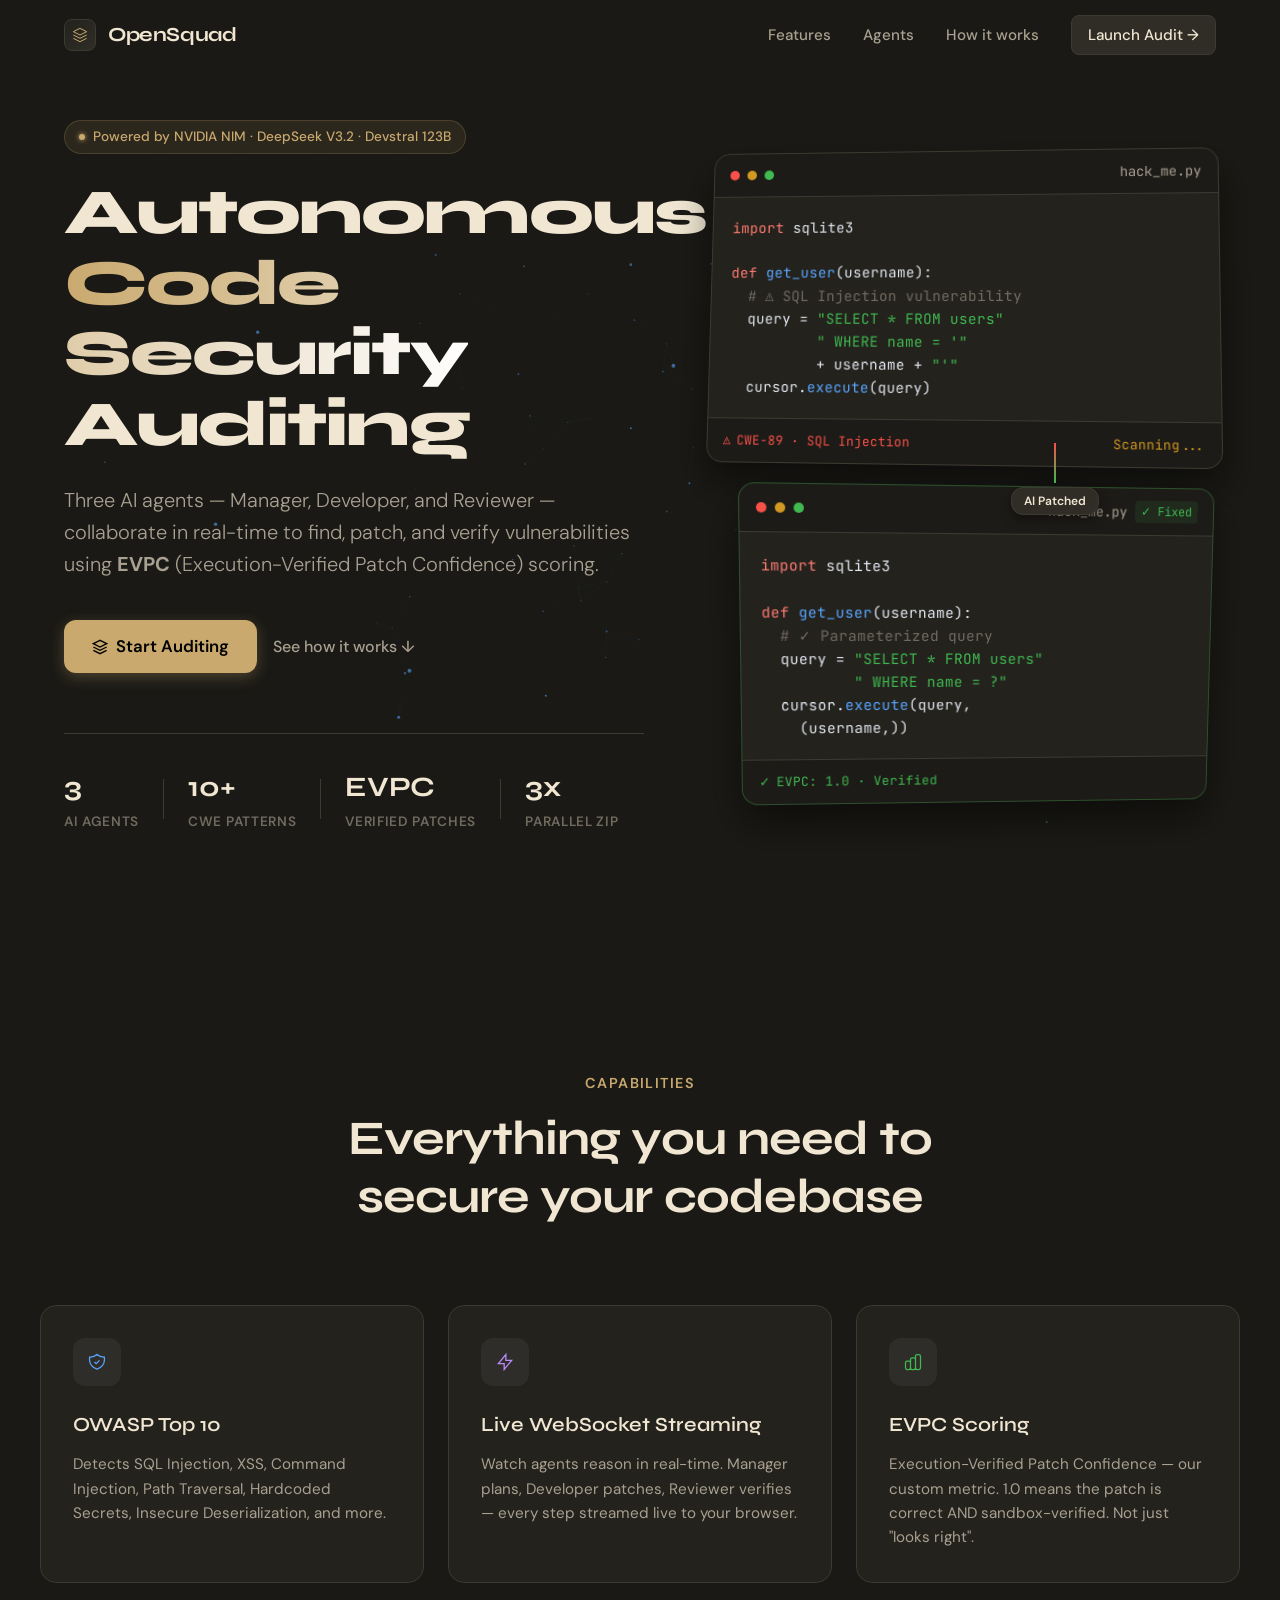
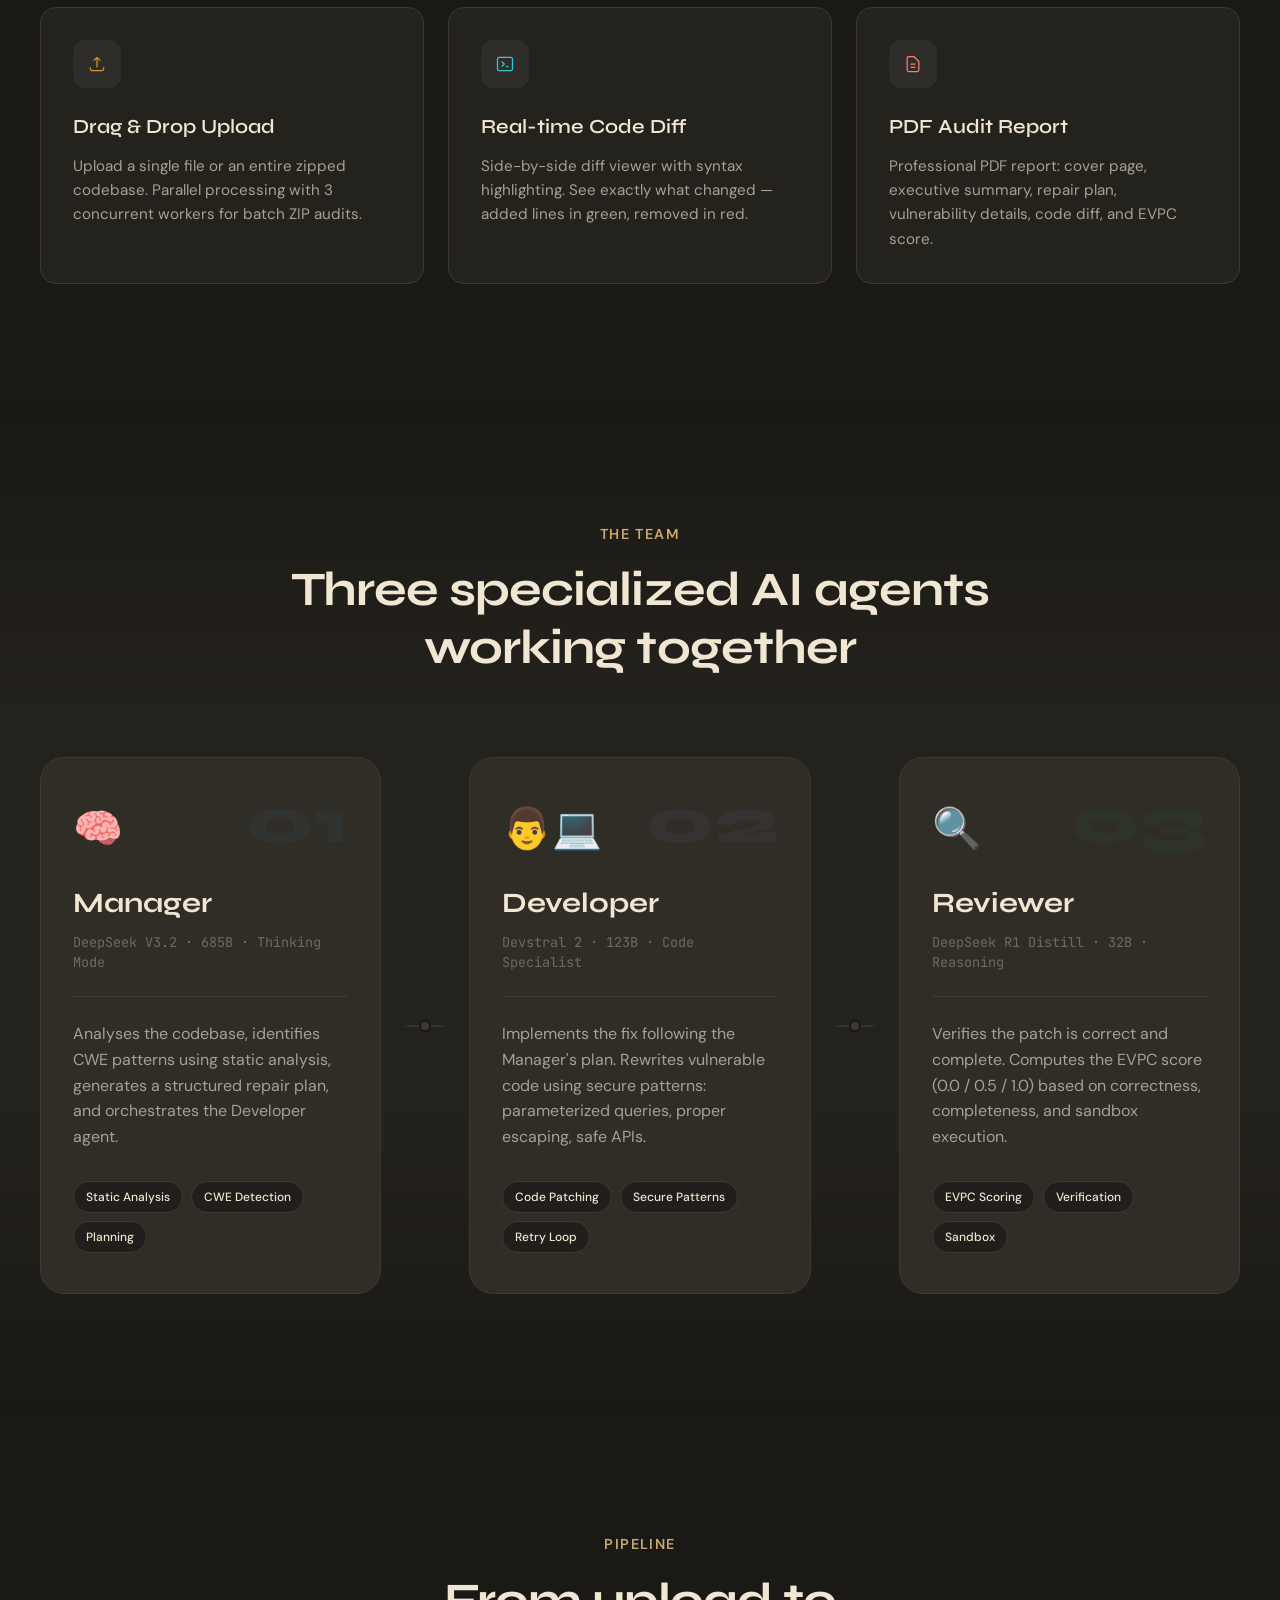
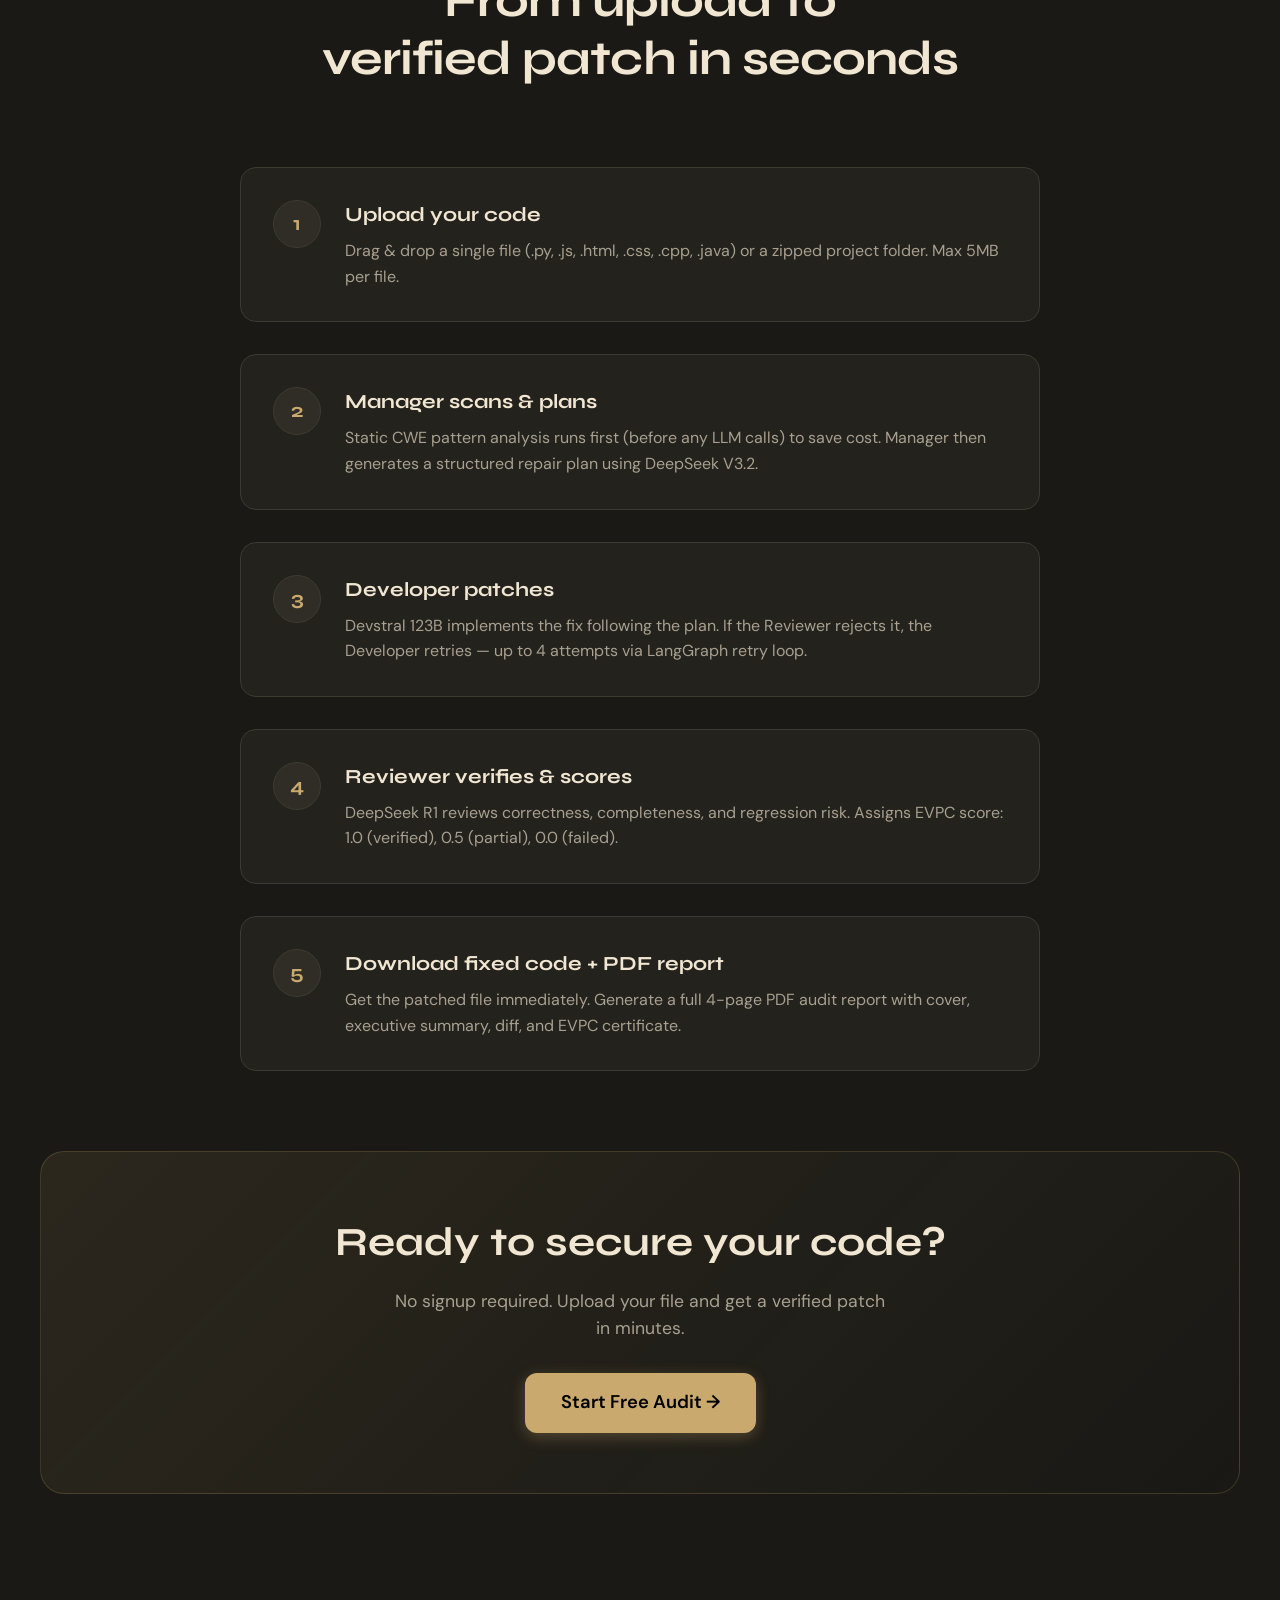
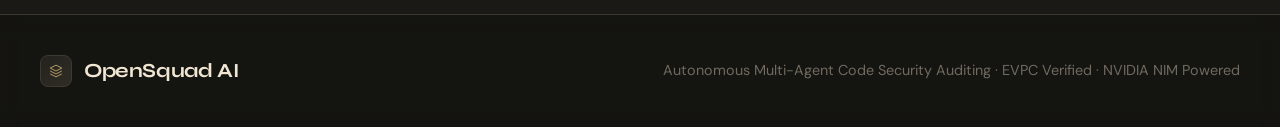
==== templates/index.html @ 37c8556e "Initial commit: squadron.ai multi-agent AI coding platform" ====
<!DOCTYPE html>
<html lang="en">
<head>
<meta charset="UTF-8">
<meta name="viewport" content="width=device-width, initial-scale=1.0">
<title>OpenSquad AI — Autonomous Code Security Auditing</title>
<link rel="preconnect" href="https://fonts.googleapis.com">
<link href="https://fonts.googleapis.com/css2?family=Syne:wght@400;500;600;700;800&family=JetBrains+Mono:wght@400;500&family=DM+Sans:wght@300;400;500&display=swap" rel="stylesheet">
<link rel="stylesheet" href="/static/style.css">
</head>
<body>

<!-- ── CANVAS for 3D particle background ── -->
<canvas id="bg-canvas"></canvas>

<!-- ── NAV ── -->
<nav class="nav" id="nav">
  <div class="nav-inner">
    <a href="/" class="nav-logo">
      <div class="logo-cube">
        <svg width="16" height="16" viewBox="0 0 24 24" fill="none">
          <path d="M12 2L2 7L12 12L22 7L12 2Z" stroke="currentColor" stroke-width="1.5" stroke-linejoin="round"/>
          <path d="M2 17L12 22L22 17" stroke="currentColor" stroke-width="1.5" stroke-linejoin="round"/>
          <path d="M2 12L12 17L22 12" stroke="currentColor" stroke-width="1.5" stroke-linejoin="round"/>
        </svg>
      </div>
      <span>OpenSquad</span>
    </a>
    <div class="nav-links">
      <a href="#features">Features</a>
      <a href="#agents">Agents</a>
      <a href="#how-it-works">How it works</a>
      <a href="/audit" class="btn-nav">Launch Audit →</a>
    </div>
  </div>
</nav>

<!-- ── HERO ── -->
<section class="hero">
  <div class="hero-content">

    <div class="hero-badge anim-fade" style="--d:0s">
      <span class="badge-dot"></span>
      Powered by NVIDIA NIM · DeepSeek V3.2 · Devstral 123B
    </div>

    <h1 class="hero-title anim-fade" style="--d:0.1s">
      Autonomous<br>
      <span class="grad-text">Code Security</span><br>
      Auditing
    </h1>

    <p class="hero-sub anim-fade" style="--d:0.2s">
      Three AI agents — Manager, Developer, and Reviewer — collaborate in
      real-time to find, patch, and verify vulnerabilities using
      <strong>EVPC</strong> (Execution-Verified Patch Confidence) scoring.
    </p>

    <div class="hero-actions anim-fade" style="--d:0.3s">
      <a href="/audit" class="btn-primary">
        <svg width="16" height="16" viewBox="0 0 24 24" fill="none" stroke="currentColor" stroke-width="2"><path d="M12 2L2 7l10 5 10-5-10-5zM2 17l10 5 10-5M2 12l10 5 10-5"/></svg>
        Start Auditing
      </a>
      <a href="#how-it-works" class="btn-ghost">
        See how it works ↓
      </a>
    </div>

    <!-- Stats row -->
    <div class="hero-stats anim-fade" style="--d:0.4s">
      <div class="stat-item">
        <div class="stat-num">3</div>
        <div class="stat-lbl">AI Agents</div>
      </div>
      <div class="stat-div"></div>
      <div class="stat-item">
        <div class="stat-num">10+</div>
        <div class="stat-lbl">CWE Patterns</div>
      </div>
      <div class="stat-div"></div>
      <div class="stat-item">
        <div class="stat-num">EVPC</div>
        <div class="stat-lbl">Verified Patches</div>
      </div>
      <div class="stat-div"></div>
      <div class="stat-item">
        <div class="stat-num">3x</div>
        <div class="stat-lbl">Parallel ZIP</div>
      </div>
    </div>
  </div>

  <!-- 3D floating code card -->
  <div class="hero-visual anim-slide-right" style="--d:0.2s">
    <div class="code-card">
      <div class="code-card-header">
        <div class="dot red"></div><div class="dot yellow"></div><div class="dot green"></div>
        <span class="code-card-filename">hack_me.py</span>
      </div>
      <pre class="code-card-body"><span class="tok-kw">import</span> sqlite3

<span class="tok-kw">def</span> <span class="tok-fn">get_user</span>(username):
  <span class="tok-cm"># ⚠ SQL Injection vulnerability</span>
  query = <span class="tok-str">"SELECT * FROM users"</span>
          <span class="tok-str">" WHERE name = '"</span>
          + username + <span class="tok-str">"'"</span>
  cursor.<span class="tok-fn">execute</span>(query)</pre>
      <div class="code-card-footer">
        <span class="vuln-tag">CWE-89 · SQL Injection</span>
        <span class="scan-badge">Scanning...</span>
      </div>
    </div>

    <!-- Arrow -->
    <div class="patch-arrow">
      <div class="arrow-line"></div>
      <div class="arrow-label">AI Patched</div>
    </div>

    <div class="code-card patched">
      <div class="code-card-header">
        <div class="dot red"></div><div class="dot yellow"></div><div class="dot green"></div>
        <span class="code-card-filename">hack_me.py <span class="fixed-tag">✓ Fixed</span></span>
      </div>
      <pre class="code-card-body"><span class="tok-kw">import</span> sqlite3

<span class="tok-kw">def</span> <span class="tok-fn">get_user</span>(username):
  <span class="tok-cm"># ✓ Parameterized query</span>
  query = <span class="tok-str">"SELECT * FROM users"</span>
          <span class="tok-str">" WHERE name = ?"</span>
  cursor.<span class="tok-fn">execute</span>(query,
    (username,))</pre>
      <div class="code-card-footer">
        <span class="fixed-vuln-tag">EVPC: 1.0 · Verified</span>
      </div>
    </div>
  </div>
</section>

<!-- ── FEATURES ── -->
<section class="section" id="features">
  <div class="section-inner">
    <div class="section-label">Capabilities</div>
    <h2 class="section-title">Everything you need to<br>secure your codebase</h2>

    <div class="features-grid">
      <div class="feature-card">
        <div class="feature-icon blue">
          <svg width="20" height="20" viewBox="0 0 24 24" fill="none" stroke="currentColor" stroke-width="1.5"><path d="M9 12l2 2 4-4m5.618-4.016A11.955 11.955 0 0112 2.944a11.955 11.955 0 01-8.618 3.04A12.02 12.02 0 003 9c0 5.591 3.824 10.29 9 11.622 5.176-1.332 9-6.03 9-11.622 0-1.042-.133-2.052-.382-3.016z"/></svg>
        </div>
        <h3>OWASP Top 10</h3>
        <p>Detects SQL Injection, XSS, Command Injection, Path Traversal, Hardcoded Secrets, Insecure Deserialization, and more.</p>
      </div>
      <div class="feature-card">
        <div class="feature-icon purple">
          <svg width="20" height="20" viewBox="0 0 24 24" fill="none" stroke="currentColor" stroke-width="1.5"><path d="M13 10V3L4 14h7v7l9-11h-7z"/></svg>
        </div>
        <h3>Live WebSocket Streaming</h3>
        <p>Watch agents reason in real-time. Manager plans, Developer patches, Reviewer verifies — every step streamed live to your browser.</p>
      </div>
      <div class="feature-card">
        <div class="feature-icon green">
          <svg width="20" height="20" viewBox="0 0 24 24" fill="none" stroke="currentColor" stroke-width="1.5"><path d="M9 19v-6a2 2 0 00-2-2H5a2 2 0 00-2 2v6a2 2 0 002 2h2a2 2 0 002-2zm0 0V9a2 2 0 012-2h2a2 2 0 012 2v10m-6 0a2 2 0 002 2h2a2 2 0 002-2m0 0V5a2 2 0 012-2h2a2 2 0 012 2v14a2 2 0 01-2 2h-2a2 2 0 01-2-2z"/></svg>
        </div>
        <h3>EVPC Scoring</h3>
        <p>Execution-Verified Patch Confidence — our custom metric. 1.0 means the patch is correct AND sandbox-verified. Not just "looks right".</p>
      </div>
      <div class="feature-card">
        <div class="feature-icon orange">
          <svg width="20" height="20" viewBox="0 0 24 24" fill="none" stroke="currentColor" stroke-width="1.5"><path d="M4 16v1a3 3 0 003 3h10a3 3 0 003-3v-1m-4-8l-4-4m0 0L8 8m4-4v12"/></svg>
        </div>
        <h3>Drag & Drop Upload</h3>
        <p>Upload a single file or an entire zipped codebase. Parallel processing with 3 concurrent workers for batch ZIP audits.</p>
      </div>
      <div class="feature-card">
        <div class="feature-icon cyan">
          <svg width="20" height="20" viewBox="0 0 24 24" fill="none" stroke="currentColor" stroke-width="1.5"><path d="M8 9l3 3-3 3m5 0h3M5 20h14a2 2 0 002-2V6a2 2 0 00-2-2H5a2 2 0 00-2 2v12a2 2 0 002 2z"/></svg>
        </div>
        <h3>Real-time Code Diff</h3>
        <p>Side-by-side diff viewer with syntax highlighting. See exactly what changed — added lines in green, removed in red.</p>
      </div>
      <div class="feature-card">
        <div class="feature-icon pink">
          <svg width="20" height="20" viewBox="0 0 24 24" fill="none" stroke="currentColor" stroke-width="1.5"><path d="M9 12h6m-6 4h6m2 5H7a2 2 0 01-2-2V5a2 2 0 012-2h5.586a1 1 0 01.707.293l5.414 5.414a1 1 0 01.293.707V19a2 2 0 01-2 2z"/></svg>
        </div>
        <h3>PDF Audit Report</h3>
        <p>Professional PDF report: cover page, executive summary, repair plan, vulnerability details, code diff, and EVPC score.</p>
      </div>
    </div>
  </div>
</section>

<!-- ── AGENTS ── -->
<section class="section dark-section" id="agents">
  <div class="section-inner">
    <div class="section-label">The Team</div>
    <h2 class="section-title">Three specialized AI agents<br>working together</h2>

    <div class="agents-row">
      <div class="agent-card">
        <div class="agent-num blue">01</div>
        <div class="agent-icon">🧠</div>
        <h3>Manager</h3>
        <div class="agent-model">DeepSeek V3.2 · 685B · Thinking Mode</div>
        <p>Analyses the codebase, identifies CWE patterns using static analysis, generates a structured repair plan, and orchestrates the Developer agent.</p>
        <div class="agent-tags">
          <span class="tag">Static Analysis</span>
          <span class="tag">CWE Detection</span>
          <span class="tag">Planning</span>
        </div>
      </div>
      <div class="agent-connector">
        <div class="connector-line"></div>
        <div class="connector-dot"></div>
      </div>
      <div class="agent-card">
        <div class="agent-num purple">02</div>
        <div class="agent-icon">👨💻</div>
        <h3>Developer</h3>
        <div class="agent-model">Devstral 2 · 123B · Code Specialist</div>
        <p>Implements the fix following the Manager's plan. Rewrites vulnerable code using secure patterns: parameterized queries, proper escaping, safe APIs.</p>
        <div class="agent-tags">
          <span class="tag">Code Patching</span>
          <span class="tag">Secure Patterns</span>
          <span class="tag">Retry Loop</span>
        </div>
      </div>
      <div class="agent-connector">
        <div class="connector-line"></div>
        <div class="connector-dot"></div>
      </div>
      <div class="agent-card">
        <div class="agent-num green">03</div>
        <div class="agent-icon">🔍</div>
        <h3>Reviewer</h3>
        <div class="agent-model">DeepSeek R1 Distill · 32B · Reasoning</div>
        <p>Verifies the patch is correct and complete. Computes the EVPC score (0.0 / 0.5 / 1.0) based on correctness, completeness, and sandbox execution.</p>
        <div class="agent-tags">
          <span class="tag">EVPC Scoring</span>
          <span class="tag">Verification</span>
          <span class="tag">Sandbox</span>
        </div>
      </div>
    </div>
  </div>
</section>

<!-- ── HOW IT WORKS ── -->
<section class="section" id="how-it-works">
  <div class="section-inner">
    <div class="section-label">Pipeline</div>
    <h2 class="section-title">From upload to<br>verified patch in seconds</h2>

    <div class="steps-list">
      <div class="step-item">
        <div class="step-num">1</div>
        <div class="step-content">
          <h3>Upload your code</h3>
          <p>Drag & drop a single file (.py, .js, .html, .css, .cpp, .java) or a zipped project folder. Max 5MB per file.</p>
        </div>
      </div>
      <div class="step-item">
        <div class="step-num">2</div>
        <div class="step-content">
          <h3>Manager scans & plans</h3>
          <p>Static CWE pattern analysis runs first (before any LLM calls) to save cost. Manager then generates a structured repair plan using DeepSeek V3.2.</p>
        </div>
      </div>
      <div class="step-item">
        <div class="step-num">3</div>
        <div class="step-content">
          <h3>Developer patches</h3>
          <p>Devstral 123B implements the fix following the plan. If the Reviewer rejects it, the Developer retries — up to 4 attempts via LangGraph retry loop.</p>
        </div>
      </div>
      <div class="step-item">
        <div class="step-num">4</div>
        <div class="step-content">
          <h3>Reviewer verifies & scores</h3>
          <p>DeepSeek R1 reviews correctness, completeness, and regression risk. Assigns EVPC score: 1.0 (verified), 0.5 (partial), 0.0 (failed).</p>
        </div>
      </div>
      <div class="step-item">
        <div class="step-num">5</div>
        <div class="step-content">
          <h3>Download fixed code + PDF report</h3>
          <p>Get the patched file immediately. Generate a full 4-page PDF audit report with cover, executive summary, diff, and EVPC certificate.</p>
        </div>
      </div>
    </div>

    <div class="cta-block">
      <h2>Ready to secure your code?</h2>
      <p>No signup required. Upload your file and get a verified patch in minutes.</p>
      <a href="/audit" class="btn-primary large">Start Free Audit →</a>
    </div>
  </div>
</section>

<!-- ── FOOTER ── -->
<footer class="footer">
  <div class="footer-inner">
    <div class="nav-logo">
      <div class="logo-cube">
        <svg width="14" height="14" viewBox="0 0 24 24" fill="none">
          <path d="M12 2L2 7L12 12L22 7L12 2Z" stroke="currentColor" stroke-width="1.5" stroke-linejoin="round"/>
          <path d="M2 17L12 22L22 17" stroke="currentColor" stroke-width="1.5" stroke-linejoin="round"/>
          <path d="M2 12L12 17L22 12" stroke="currentColor" stroke-width="1.5" stroke-linejoin="round"/>
        </svg>
      </div>
      <span>OpenSquad AI</span>
    </div>
    <p class="footer-copy">Autonomous Multi-Agent Code Security Auditing · EVPC Verified · NVIDIA NIM Powered</p>
  </div>
</footer>

<script src="/static/app.js"></script>
<script>initParticles('bg-canvas'); initNav();</script>
</body>
</html>
---- static/style.css ----
/* ══════════════════════════════════════════════════════════
   OpenSquad AI — style.css
   Warm dark theme + Gold accents (Claude-style) + Glassmorphism
   ══════════════════════════════════════════════════════════ */

   :root {
    --bg-base: #1a1915;
    --bg-panel: #24221d;
    --bg-elevated: #2f2d26;
    --bg-input: #1a1915;
    
    --text-main: #f0e6d2;
    --text-muted: #a8a090;
    --text-dim: #706a5f;
    
    --accent-gold: #c9a96e;
    --accent-gold-glow: rgba(201, 169, 110, 0.4);
    
    --blue:  #58a6ff;
    --green: #3fb950;
    --red:   #f85149;
    --orange:#d29922;
    --purple:#bc8cff;
    --cyan:  #39c5cf;
    --pink:  #ff7b72;
  
    --border: #3d3a31;
    --border-hover: #545044;
  
    --radius-sm: 8px;
    --radius-md: 12px;
    --radius-lg: 16px;
    --radius-xl: 24px;
    
    --font-heading: 'Syne', sans-serif;
    --font-body: 'DM Sans', sans-serif;
    --font-mono: 'JetBrains Mono', monospace;
  }
  
  * { box-sizing: border-box; margin: 0; padding: 0; }
  
  html { scroll-behavior: smooth; }
  
  body {
    background: var(--bg-base);
    color: var(--text-main);
    font-family: var(--font-body);
    line-height: 1.5;
    -webkit-font-smoothing: antialiased;
    overflow-x: hidden;
  }
  
  #bg-canvas {
    position: fixed;
    top: 0; left: 0; width: 100vw; height: 100vh;
    z-index: -1;
    opacity: 0.8;
  }
  
  a { text-decoration: none; color: inherit; }
  ul { list-style: none; }
  canvas { display: block; }
  
  /* ── UTILITIES ── */
  .hidden { display: none !important; }
  .anim-fade { animation: fadeIn 0.8s ease backwards; animation-delay: var(--d, 0s); }
  .anim-slide-right { animation: slideRight 1s cubic-bezier(0.16, 1, 0.3, 1) backwards; animation-delay: var(--d, 0s); }
  
  @keyframes fadeIn { from { opacity: 0; transform: translateY(15px); } to { opacity: 1; transform: translateY(0); } }
  @keyframes slideRight { from { opacity: 0; transform: translateX(-30px); } to { opacity: 1; transform: translateX(0); } }
  
  /* ── NAV ── */
  .nav {
    position: fixed; top: 0; left: 0; width: 100%; z-index: 100;
    transition: background 0.3s, border-bottom 0.3s;
    border-bottom: 1px solid transparent;
  }
  .nav.scrolled {
    background: rgba(26, 25, 21, 0.85);
    backdrop-filter: blur(12px); -webkit-backdrop-filter: blur(12px);
    border-bottom: 1px solid var(--border);
  }
  .nav-inner {
    max-width: 1200px; margin: 0 auto; height: 70px;
    display: flex; align-items: center; justify-content: space-between; padding: 0 24px;
  }
  .nav-logo {
    display: flex; align-items: center; gap: 12px;
    font-family: var(--font-heading); font-weight: 700; font-size: 1.25rem;
    letter-spacing: -0.02em; color: var(--text-main);
  }
  .logo-cube {
    width: 32px; height: 32px;
    background: linear-gradient(135deg, var(--bg-panel), var(--bg-elevated));
    border: 1px solid var(--border); border-radius: 8px;
    display: flex; align-items: center; justify-content: center;
    color: var(--accent-gold);
    animation: spinSlow 10s linear infinite;
  }
  @keyframes spinSlow { to { transform: rotate(360deg); } }
  
  .nav-links { display: flex; align-items: center; gap: 32px; font-weight: 500; font-size: 0.95rem; }
  .nav-links a:not(.btn-nav) { color: var(--text-muted); transition: color 0.2s; }
  .nav-links a:not(.btn-nav):hover { color: var(--text-main); }
  .btn-nav {
    padding: 8px 16px; border-radius: var(--radius-sm);
    background: var(--bg-elevated); border: 1px solid var(--border);
    color: var(--text-main); transition: all 0.2s;
  }
  .btn-nav:hover { background: var(--bg-panel); border-color: var(--accent-gold); box-shadow: 0 0 10px var(--accent-gold-glow); }
  
  /* ── HERO ── */
  .hero {
    min-height: 100vh;
    display: flex; align-items: center; justify-content: space-between;
    max-width: 1200px; margin: 0 auto; padding: 120px 24px; gap: 60px;
    position: relative;
  }
  .hero-content { flex: 1; max-width: 580px; }
  .hero-badge {
    display: inline-flex; align-items: center; gap: 8px;
    padding: 6px 14px; border-radius: 20px;
    background: rgba(201, 169, 110, 0.1); border: 1px solid rgba(201, 169, 110, 0.2);
    color: var(--accent-gold); font-size: 0.85rem; font-weight: 500; margin-bottom: 24px;
  }
  .badge-dot { width: 6px; height: 6px; border-radius: 50%; background: var(--accent-gold); box-shadow: 0 0 5px var(--accent-gold); }
  .hero-title {
    font-family: var(--font-heading); font-size: 4rem; font-weight: 800;
    line-height: 1.1; letter-spacing: -0.03em; margin-bottom: 24px;
  }
  .grad-text {
    background: linear-gradient(to right, var(--accent-gold), #fff);
    -webkit-background-clip: text; -webkit-text-fill-color: transparent;
  }
  .hero-sub { font-size: 1.25rem; color: var(--text-muted); margin-bottom: 40px; line-height: 1.6; font-weight: 300; }
  .hero-actions { display: flex; align-items: center; gap: 16px; margin-bottom: 60px; }
  
  .btn-primary {
    display: inline-flex; align-items: center; justify-content: center; gap: 8px;
    background: var(--accent-gold); color: #000;
    padding: 14px 28px; border-radius: var(--radius-md);
    font-weight: 600; font-size: 1.05rem; border: none; cursor: pointer;
    transition: all 0.2s; box-shadow: 0 4px 15px rgba(201, 169, 110, 0.3);
  }
  .btn-primary:hover { transform: translateY(-2px); box-shadow: 0 6px 20px rgba(201, 169, 110, 0.5); background: #dcc28f; }
  .btn-primary:disabled { opacity: 0.5; pointer-events: none; }
  .btn-ghost {
    padding: 14px 0; color: var(--text-muted); font-weight: 500; transition: color 0.2s;
  }
  .btn-ghost:hover { color: var(--accent-gold); }
  
  .hero-stats { display: flex; align-items: center; gap: 24px; border-top: 1px solid var(--border); padding-top: 32px; }
  .stat-item { display: flex; flex-direction: column; gap: 4px; }
  .stat-num { font-family: var(--font-heading); font-size: 1.75rem; font-weight: 700; color: var(--text-main); }
  .stat-lbl { font-size: 0.85rem; color: var(--text-dim); text-transform: uppercase; letter-spacing: 0.05em; font-weight: 600; }
  .stat-div { width: 1px; height: 40px; background: var(--border); }
  
  /* Hero Visual Cards */
  .hero-visual { flex: 1; min-width: 480px; position: relative; }
  .code-card {
    background: var(--bg-panel); border: 1px solid var(--border);
    border-radius: var(--radius-lg); overflow: hidden;
    box-shadow: 0 20px 40px rgba(0,0,0,0.5);
    margin-bottom: 24px; position: relative;
    transform: perspective(1000px) rotateY(-5deg) rotateX(5deg);
    transition: transform 0.4s;
  }
  .code-card:hover { transform: perspective(1000px) rotateY(0deg) rotateX(0deg); border-color: var(--border-hover); }
  .code-card.patched {
    transform: perspective(1000px) rotateY(5deg) rotateX(-5deg); margin-left: 40px; margin-bottom: 0;
    border-color: rgba(63, 185, 80, 0.3);
  }
  .code-card.patched:hover { transform: perspective(1000px) rotateY(0deg) rotateX(0deg); }
  
  .code-card-header {
    background: rgba(0,0,0,0.2); padding: 12px 16px;
    display: flex; align-items: center; gap: 8px; border-bottom: 1px solid var(--border);
  }
  .dot { width: 10px; height: 10px; border-radius: 50%; }
  .dot.red { background: var(--red); }
  .dot.yellow { background: var(--orange); }
  .dot.green { background: var(--green); }
  .code-card-filename { margin-left: auto; font-family: var(--font-mono); font-size: 0.85rem; color: var(--text-muted); display:flex; align-items:center; gap:8px;}
  .fixed-tag { background: rgba(63, 185, 80, 0.1); color: var(--green); padding: 2px 6px; border-radius: 4px; font-size: 0.75rem; }
  
  .code-card-body {
    padding: 20px; font-family: var(--font-mono); font-size: 0.9rem; line-height: 1.6;
    color: #e2e8f0; margin: 0; overflow-x: auto;
  }
  .tok-kw { color: var(--pink); } .tok-fn { color: var(--blue); } .tok-str { color: var(--green); } .tok-cm { color: var(--text-dim); }
  
  .code-card-footer {
    padding: 12px 16px; background: rgba(0,0,0,0.2); border-top: 1px solid var(--border);
    display: flex; justify-content: space-between; font-size: 0.8rem; font-family: var(--font-mono);
  }
  .vuln-tag { color: var(--red); display: flex; align-items: center; gap: 6px; }
  .vuln-tag::before { content: "⚠"; }
  .scan-badge { color: var(--orange); animation: pulse 2s infinite; }
  .fixed-vuln-tag { color: var(--green); display: flex; align-items: center; gap: 6px; }
  .fixed-vuln-tag::before { content: "✓"; }
  
  .patch-arrow { position: absolute; left: 60%; top: 45%; z-index: 10; display: flex; flex-direction: column; align-items: center; gap: 4px; }
  .arrow-line { width: 2px; height: 40px; background: linear-gradient(to bottom, var(--red), var(--green)); }
  .arrow-label { background: var(--bg-elevated); border: 1px solid var(--border); border-radius: 12px; padding: 4px 12px; font-size: 0.75rem; font-weight: 600; color: var(--text-main); box-shadow: 0 4px 12px rgba(0,0,0,0.4); }
  
  @keyframes pulse { 0%, 100% { opacity: 1; } 50% { opacity: 0.4; } }
  
  /* ── SECTIONS ── */
  .section { padding: 120px 24px; position: relative; }
  .dark-section { background: linear-gradient(180deg, rgba(36,34,29,0) 0%, rgba(36,34,29,1) 30%, rgba(36,34,29,1) 70%, rgba(36,34,29,0) 100%); }
  .section-inner { max-width: 1200px; margin: 0 auto; }
  
  .section-label { color: var(--accent-gold); font-weight: 600; font-size: 0.9rem; text-transform: uppercase; letter-spacing: 0.1em; margin-bottom: 16px; text-align: center; }
  .section-title { font-family: var(--font-heading); font-size: 3rem; font-weight: 700; text-align: center; margin-bottom: 80px; line-height: 1.2; letter-spacing: -0.02em; }
  
  /* FEATURES */
  .features-grid { display: grid; grid-template-columns: repeat(3, 1fr); gap: 24px; }
  .feature-card {
    background: var(--bg-panel); border: 1px solid var(--border); border-radius: var(--radius-lg); padding: 32px;
    transition: all 0.3s;
  }
  .feature-card:hover { transform: translateY(-5px); border-color: var(--border-hover); box-shadow: 0 10px 30px rgba(0,0,0,0.3); }
  .feature-icon { width: 48px; height: 48px; border-radius: 12px; display: flex; align-items: center; justify-content: center; margin-bottom: 24px; background: rgba(255,255,255,0.05); }
  .feature-icon.blue { color: var(--blue); } .feature-icon.purple { color: var(--purple); }
  .feature-icon.green { color: var(--green); } .feature-icon.orange { color: var(--orange); }
  .feature-icon.cyan { color: var(--cyan); } .feature-icon.pink { color: var(--pink); }
  .feature-card h3 { font-family: var(--font-heading); font-size: 1.25rem; margin-bottom: 12px; font-weight: 600; }
  .feature-card p { color: var(--text-muted); font-size: 0.95rem; line-height: 1.6; }
  
  /* AGENTS */
  .agents-row { display: flex; justify-content: space-between; align-items: stretch; gap: 24px; position: relative; }
  .agent-card {
    flex: 1; background: var(--bg-elevated); border: 1px solid var(--border); border-radius: var(--radius-xl);
    padding: 40px 32px; position: relative; display: flex; flex-direction: column; z-index: 2;
  }
  .agent-num {
    position: absolute; top: 32px; right: 32px; font-family: var(--font-heading); font-size: 4rem; font-weight: 800; opacity: 0.05; line-height: 1;
  }
  .agent-num.blue { color: var(--blue); } .agent-num.purple { color: var(--purple); } .agent-num.green { color: var(--green); }
  .agent-icon { font-size: 2.5rem; margin-bottom: 24px; }
  .agent-card h3 { font-family: var(--font-heading); font-size: 1.75rem; margin-bottom: 8px; }
  .agent-model { font-family: var(--font-mono); font-size: 0.85rem; color: var(--text-dim); margin-bottom: 24px; padding-bottom: 24px; border-bottom: 1px solid var(--border); }
  .agent-card p { color: var(--text-muted); line-height: 1.6; margin-bottom: 32px; flex: 1; }
  .agent-tags { display: flex; flex-wrap: wrap; gap: 8px; }
  .tag { background: rgba(0,0,0,0.3); border: 1px solid var(--border); padding: 6px 12px; border-radius: 20px; font-size: 0.75rem; color: var(--text-main); font-weight: 500; }
  
  .agent-connector { flex: 0 0 40px; display: flex; align-items: center; justify-content: center; position: relative; }
  .connector-line { width: 100%; height: 2px; background: linear-gradient(to right, var(--bg-elevated), var(--border), var(--bg-elevated)); position: absolute; z-index: 1; }
  .connector-dot { width: 12px; height: 12px; border-radius: 50%; background: var(--border); border: 2px solid var(--bg-base); z-index: 2; animation: pulse 2s infinite; }
  
  /* HOW IT WORKS */
  .steps-list { max-width: 800px; margin: 0 auto 80px; display: flex; flex-direction: column; gap: 32px; }
  .step-item { display: flex; gap: 24px; background: var(--bg-panel); padding: 32px; border-radius: var(--radius-lg); border: 1px solid var(--border); align-items: flex-start; }
  .step-num { flex: 0 0 48px; height: 48px; background: var(--bg-elevated); border: 1px solid var(--border); border-radius: 50%; display: flex; align-items: center; justify-content: center; font-family: var(--font-heading); font-weight: 700; font-size: 1.25rem; color: var(--accent-gold); }
  .step-content h3 { font-family: var(--font-heading); font-size: 1.25rem; margin-bottom: 8px; }
  .step-content p { color: var(--text-muted); line-height: 1.6; }
  
  .cta-block { text-align: center; background: linear-gradient(135deg, rgba(201, 169, 110, 0.1), rgba(0,0,0,0)); border: 1px solid rgba(201, 169, 110, 0.2); padding: 60px; border-radius: var(--radius-xl); }
  .cta-block h2 { font-family: var(--font-heading); font-size: 2.5rem; margin-bottom: 16px; }
  .cta-block p { color: var(--text-muted); font-size: 1.1rem; margin-bottom: 32px; max-width: 500px; margin-left: auto; margin-right: auto; }
  .btn-primary.large { padding: 16px 36px; font-size: 1.15rem; }
  
  /* FOOTER */
  .footer { border-top: 1px solid var(--border); padding: 40px 24px; background: rgba(0,0,0,0.2); backdrop-filter: blur(10px); }
  .footer-inner { max-width: 1200px; margin: 0 auto; display: flex; align-items: center; justify-content: space-between; }
  .footer-copy { color: var(--text-dim); font-size: 0.9rem; }
  
  /* ══════════════════════════════════════════════════════════
     APP LAYOUT (Audit Page)
     ══════════════════════════════════════════════════════════ */
  .app-container { max-width: 1400px; margin: 0 auto; display: flex; gap: 24px; padding: 100px 24px 40px; min-height: 100vh; }
  
  /* SIDEBAR */
  .sidebar { flex: 0 0 320px; position: sticky; top: 100px; height: calc(100vh - 140px); display: flex; flex-direction: column; gap: 24px; }
  
  .panel { background: var(--bg-panel); border: 1px solid var(--border); border-radius: var(--radius-lg); padding: 24px; display: flex; flex-direction: column; gap: 16px; overflow: hidden; }
  .panel-header { font-family: var(--font-heading); font-weight: 600; font-size: 1.1rem; border-bottom: 1px solid var(--border); padding-bottom: 12px; margin-bottom: 8px; display: flex; align-items: center; justify-content: space-between; }
  
  .pipeline-flow { padding-left: 12px; border-left: 2px solid var(--border); display: flex; flex-direction: column; gap: 20px; }
  .pipeline-step { position: relative; padding-left: 16px; opacity: 0.4; transition: opacity 0.3s; }
  .pipeline-step::before { content: ""; position: absolute; left: -19px; top: 4px; width: 12px; height: 12px; border-radius: 50%; background: var(--bg-base); border: 2px solid var(--text-dim); transition: all 0.3s; }
  .pipeline-step h4 { font-size: 0.95rem; font-weight: 600; margin-bottom: 4px; color: var(--text-main); }
  .pipeline-step p { font-size: 0.8rem; color: var(--text-dim); line-height: 1.4; }
  
  .pipeline-step.active { opacity: 1; }
  .pipeline-step.active::before { border-color: var(--accent-gold); background: var(--accent-gold); box-shadow: 0 0 10px var(--accent-gold-glow); }
  .pipeline-step.done { opacity: 0.8; }
  .pipeline-step.done::before { border-color: var(--green); background: var(--green); }
  .pipeline-step.error { opacity: 1; }
  .pipeline-step.error::before { border-color: var(--red); background: var(--red); }
  
  /* MAIN CONTENT */
  .main-content { flex: 1; display: flex; flex-direction: column; gap: 24px; min-width: 0; }
  
  /* TABS */
  .tabs-nav { display: flex; background: var(--bg-elevated); border-radius: var(--radius-md); padding: 4px; border: 1px solid var(--border); }
  .mode-tab { flex: 1; padding: 10px; text-align: center; border-radius: var(--radius-sm); font-size: 0.9rem; font-weight: 500; color: var(--text-muted); cursor: pointer; transition: all 0.2s; }
  .mode-tab:hover { color: var(--text-main); }
  .mode-tab.active { background: var(--bg-panel); color: var(--text-main); box-shadow: 0 2px 8px rgba(0,0,0,0.2); }
  
  /* UPLOAD ZONE */
  .upload-zone { border: 2px dashed var(--border); border-radius: var(--radius-lg); padding: 60px 24px; text-align: center; cursor: pointer; transition: all 0.2s; background: rgba(0,0,0,0.1); }
  .upload-zone:hover, .upload-zone.dragover { border-color: var(--accent-gold); background: rgba(201, 169, 110, 0.05); }
  .upload-icon { font-size: 3rem; margin-bottom: 16px; color: var(--text-dim); }
  .upload-title { font-size: 1.25rem; font-family: var(--font-heading); margin-bottom: 8px; }
  .upload-sub { color: var(--text-dim); font-size: 0.9rem; }
  
  .file-info { background: var(--bg-elevated); border: 1px solid var(--border); border-radius: var(--radius-md); padding: 16px; display: flex; align-items: center; gap: 16px; }
  .file-info-icon { width: 40px; height: 40px; background: var(--bg-panel); border-radius: 8px; display: flex; align-items: center; justify-content: center; color: var(--blue); }
  .file-info-details { flex: 1; }
  .file-info-name { font-weight: 500; font-family: var(--font-mono); margin-bottom: 4px; }
  .file-info-size { font-size: 0.8rem; color: var(--text-dim); }
  .file-clear { background: none; border: none; color: var(--text-dim); cursor: pointer; padding: 8px; border-radius: 4px; transition: all 0.2s; }
  .file-clear:hover { color: var(--red); background: rgba(248, 81, 73, 0.1); }
  
  /* SETTINGS */
  .input-group { display: flex; flex-direction: column; gap: 8px; }
  .input-group label { font-size: 0.9rem; font-weight: 500; color: var(--text-muted); }
  .input-label { display: flex; align-items: center; gap: 12px; font-size: 0.95rem; cursor: pointer; }
  .input-desc { font-size: 0.8rem; color: var(--text-dim); display: block; margin-top: 4px; }
  
  textarea { background: var(--bg-input); border: 1px solid var(--border); border-radius: var(--radius-md); padding: 12px; color: var(--text-main); font-family: var(--font-body); font-size: 0.95rem; resize: vertical; min-height: 100px; transition: border-color 0.2s; width: 100%; }
  textarea:focus { outline: none; border-color: var(--accent-gold); }
  
  /* TOGGLE SWITCH */
  .switch { position: relative; display: inline-block; width: 44px; height: 24px; flex-shrink: 0; }
  .switch input { opacity: 0; width: 0; height: 0; }
  .slider { position: absolute; cursor: pointer; top: 0; left: 0; right: 0; bottom: 0; background-color: var(--bg-elevated); transition: .3s; border-radius: 24px; border: 1px solid var(--border); }
  .slider:before { position: absolute; content: ""; height: 16px; width: 16px; left: 3px; bottom: 3px; background-color: var(--text-dim); transition: .3s; border-radius: 50%; }
  input:checked + .slider { background-color: var(--accent-gold); border-color: var(--accent-gold); }
  input:checked + .slider:before { transform: translateX(20px); background-color: #000; }
  
  .btn-submit { width: 100%; padding: 16px; }
  
  /* DASHBOARD / RESULTS */
  .empty-state { padding: 80px 24px; text-align: center; color: var(--text-dim); border: 1px dashed var(--border); border-radius: var(--radius-lg); }
  
  .live-log-container { background: var(--bg-panel); border: 1px solid var(--border); border-radius: var(--radius-lg); overflow: hidden; display: flex; flex-direction: column; height: 300px; }
  .live-log-header { background: rgba(0,0,0,0.3); padding: 12px 16px; border-bottom: 1px solid var(--border); display: flex; align-items: center; justify-content: space-between; font-size: 0.85rem; font-family: var(--font-mono); color: var(--text-muted); }
  .live-log-body { flex: 1; padding: 16px; overflow-y: auto; font-family: var(--font-mono); font-size: 0.85rem; line-height: 1.5; background: #0d0c0a; color: #ccc; }
  .log-entry { margin-bottom: 8px; word-break: break-all; }
  .log-entry.agent_thought { color: var(--text-dim); }
  .log-entry.error { color: var(--red); }
  
  .stats-grid { display: grid; grid-template-columns: repeat(3, 1fr); gap: 16px; }
  .stat-card { background: var(--bg-elevated); border: 1px solid var(--border); border-radius: var(--radius-md); padding: 20px; text-align: center; }
  .sc-val { font-family: var(--font-heading); font-size: 2.5rem; font-weight: 700; margin-bottom: 4px; line-height: 1; }
  .sc-lbl { font-size: 0.8rem; text-transform: uppercase; letter-spacing: 0.05em; color: var(--text-dim); font-weight: 600; }
  
  .diff-container { background: var(--bg-panel); border: 1px solid var(--border); border-radius: var(--radius-lg); overflow: hidden; }
  .diff-header { background: rgba(0,0,0,0.3); border-bottom: 1px solid var(--border); display: flex; padding: 8px; gap: 8px; }
  .diff-tab { padding: 8px 16px; border-radius: 6px; font-size: 0.85rem; font-weight: 500; cursor: pointer; color: var(--text-muted); transition: all 0.2s; }
  .diff-tab:hover { color: var(--text-main); background: rgba(255,255,255,0.05); }
  .diff-tab.active { background: var(--bg-elevated); color: var(--text-main); }
  .diff-body { padding: 16px; background: #0d0c0a; font-family: var(--font-mono); font-size: 0.85rem; line-height: 1.5; overflow-x: auto; max-height: 500px; overflow-y: auto; color: #e2e8f0; }
  
  .diff-line { display: flex; }
  .diff-line-num { flex: 0 0 40px; text-align: right; padding-right: 12px; color: #5c6269; user-select: none; border-right: 1px solid #30363d; margin-right: 12px; }
  .diff-line-content { white-space: pre; }
  .diff-line.add { background: rgba(63, 185, 80, 0.15); }
  .diff-line.add .diff-line-content { color: #56d364; }
  .diff-line.del { background: rgba(248, 81, 73, 0.15); }
  .diff-line.del .diff-line-content { color: #f85149; }
  .plain-code { white-space: pre; }
  
  .actions-row { display: flex; gap: 16px; align-items: center; }
  
  /* SCROLLBAR */
  ::-webkit-scrollbar { width: 8px; height: 8px; }
  ::-webkit-scrollbar-track { background: var(--bg-base); }
  ::-webkit-scrollbar-thumb { background: var(--border); border-radius: 4px; }
  ::-webkit-scrollbar-thumb:hover { background: var(--border-hover); }
  
  /* RESPONSIVE */
  @media (max-width: 1024px) {
    .features-grid { grid-template-columns: repeat(2, 1fr); }
    .agents-row { flex-direction: column; }
    .agent-connector { height: 40px; flex: none; }
    .connector-line { width: 2px; height: 100%; top: 0; left: 50%; transform: translateX(-50%); background: linear-gradient(to bottom, var(--bg-elevated), var(--border), var(--bg-elevated)); }
  }
  @media (max-width: 768px) {
    .hero { flex-direction: column; text-align: center; padding-top: 100px; gap: 40px; }
    .hero-actions { justify-content: center; }
    .hero-stats { justify-content: center; flex-wrap: wrap; }
    .features-grid { grid-template-columns: 1fr; }
    .app-container { flex-direction: column; }
    .sidebar { position: static; height: auto; flex: none; }
    .stats-grid { grid-template-columns: 1fr; }
  }
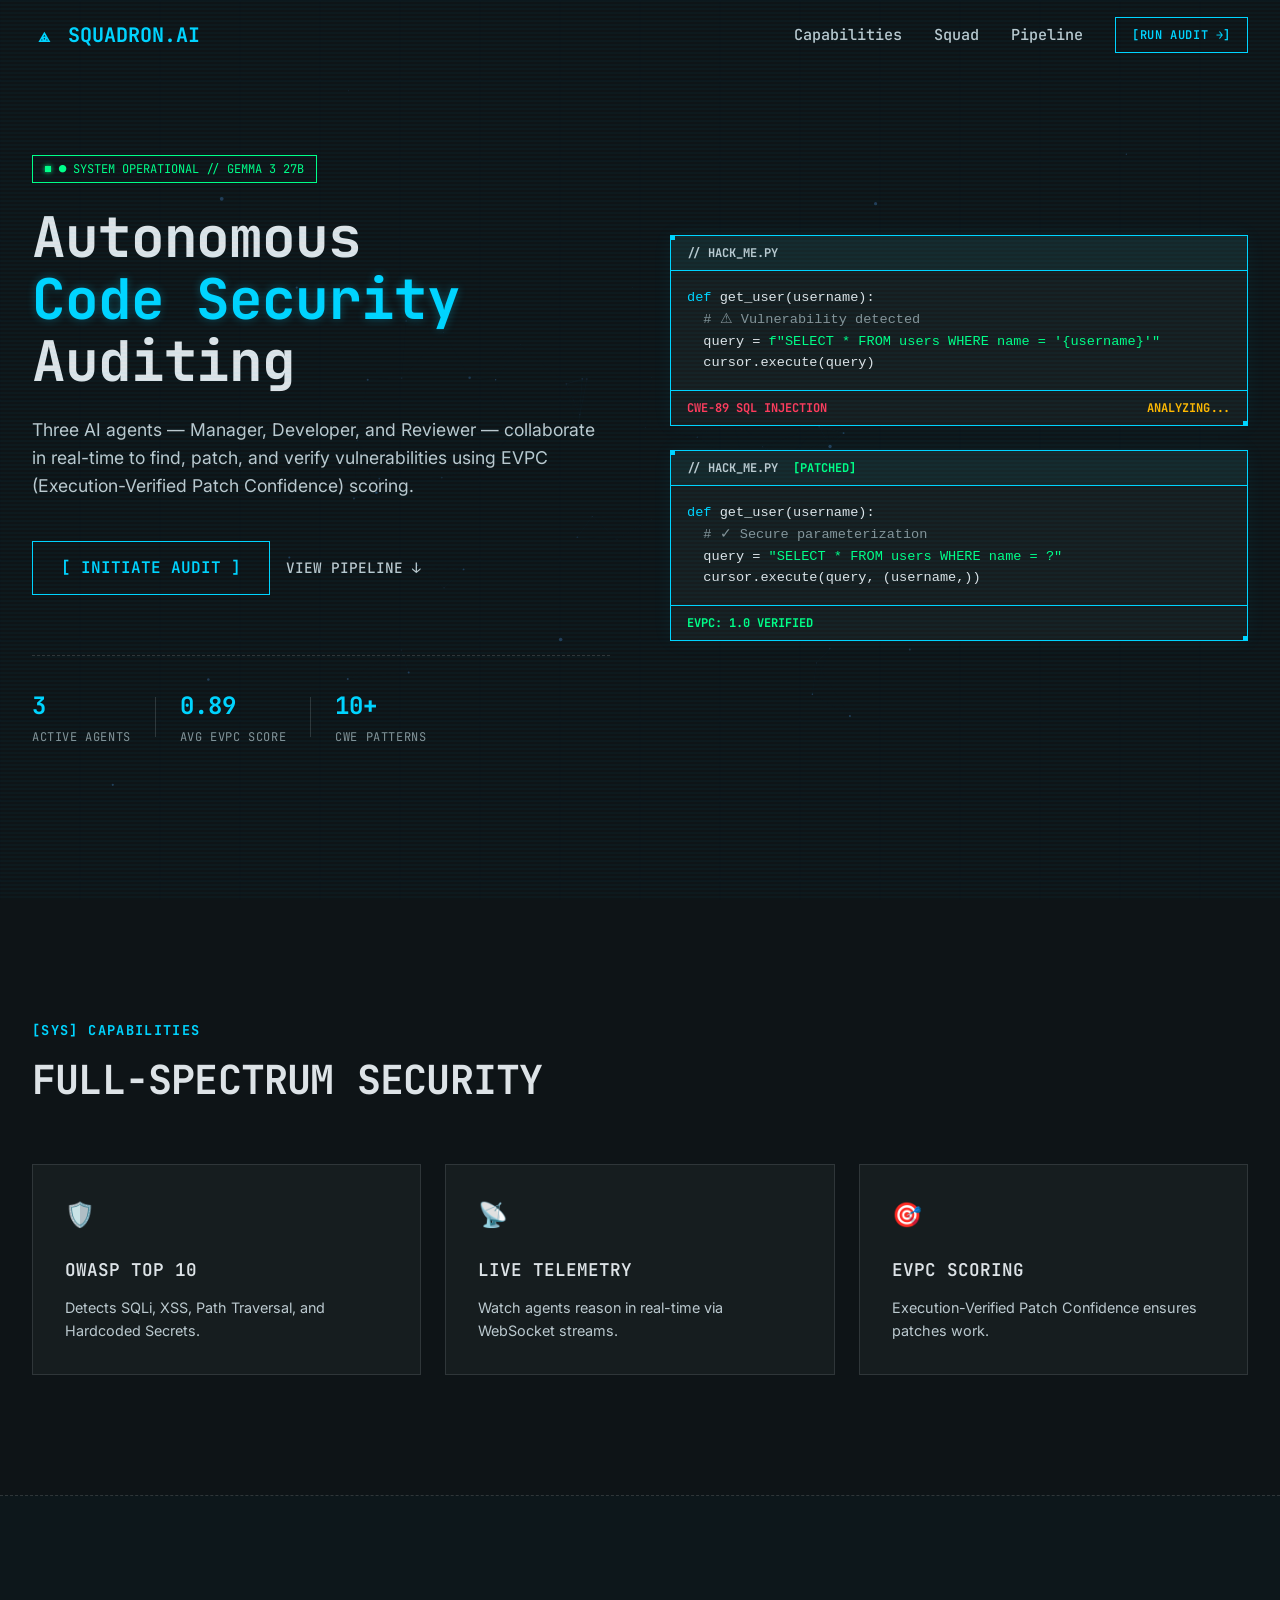
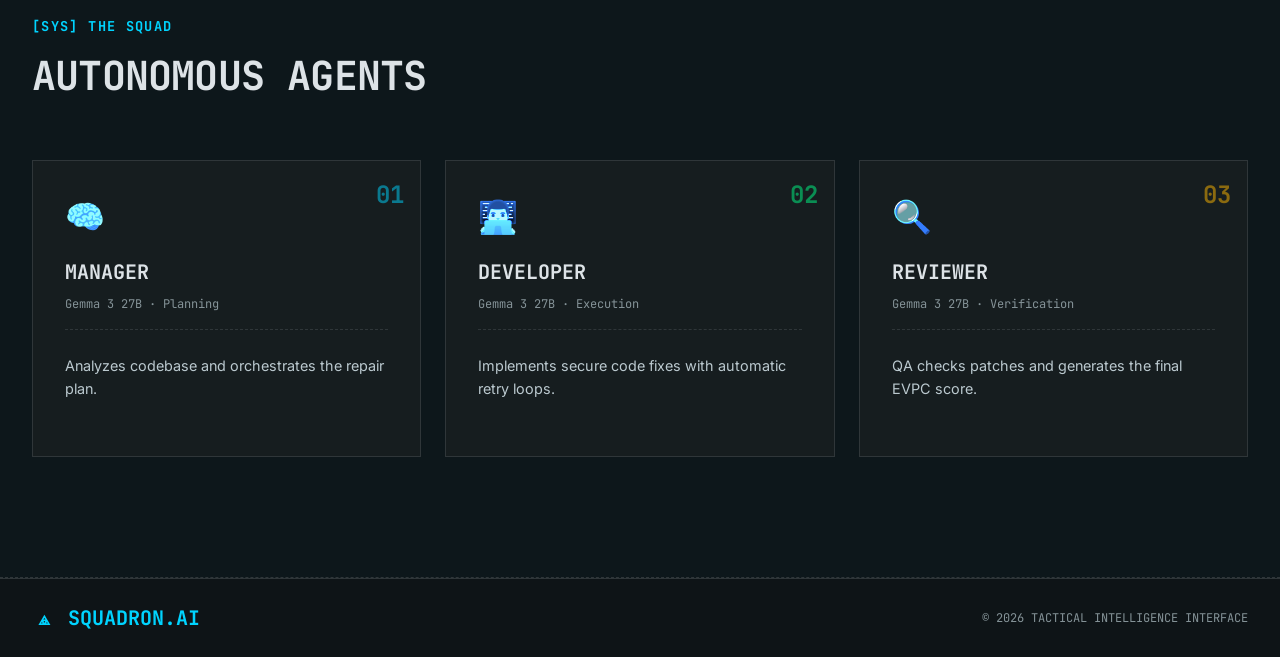
==== commit 886e76c0: "chore(security): scrub hardcoded credentials, enforce gitignore, lock dependencies" ====
--- a/templates/index.html
+++ b/templates/index.html
@@ -3,45 +3,33 @@
 <head>
 <meta charset="UTF-8">
 <meta name="viewport" content="width=device-width, initial-scale=1.0">
-<title>OpenSquad AI — Autonomous Code Security Auditing</title>
-<link rel="preconnect" href="https://fonts.googleapis.com">
-<link href="https://fonts.googleapis.com/css2?family=Syne:wght@400;500;600;700;800&family=JetBrains+Mono:wght@400;500&family=DM+Sans:wght@300;400;500&display=swap" rel="stylesheet">
+<title>SQUADRON.AI // Autonomous Code Security</title>
 <link rel="stylesheet" href="/static/style.css">
 </head>
 <body>
 
-<!-- ── CANVAS for 3D particle background ── -->
 <canvas id="bg-canvas"></canvas>
 
-<!-- ── NAV ── -->
 <nav class="nav" id="nav">
   <div class="nav-inner">
     <a href="/" class="nav-logo">
-      <div class="logo-cube">
-        <svg width="16" height="16" viewBox="0 0 24 24" fill="none">
-          <path d="M12 2L2 7L12 12L22 7L12 2Z" stroke="currentColor" stroke-width="1.5" stroke-linejoin="round"/>
-          <path d="M2 17L12 22L22 17" stroke="currentColor" stroke-width="1.5" stroke-linejoin="round"/>
-          <path d="M2 12L12 17L22 12" stroke="currentColor" stroke-width="1.5" stroke-linejoin="round"/>
-        </svg>
-      </div>
-      <span>OpenSquad</span>
+      <div class="logo-cube">⟁</div>
+      <span>SQUADRON.AI</span>
     </a>
     <div class="nav-links">
-      <a href="#features">Features</a>
-      <a href="#agents">Agents</a>
-      <a href="#how-it-works">How it works</a>
-      <a href="/audit" class="btn-nav">Launch Audit →</a>
+      <a href="#features">Capabilities</a>
+      <a href="#agents">Squad</a>
+      <a href="#how-it-works">Pipeline</a>
+      <a href="/audit" class="btn-nav">[RUN AUDIT →]</a>
     </div>
   </div>
 </nav>
 
-<!-- ── HERO ── -->
 <section class="hero">
   <div class="hero-content">
-
     <div class="hero-badge anim-fade" style="--d:0s">
       <span class="badge-dot"></span>
-      Powered by NVIDIA NIM · DeepSeek V3.2 · Devstral 123B
+      ● SYSTEM OPERATIONAL // GEMMA 3 27B
     </div>
 
     <h1 class="hero-title anim-fade" style="--d:0.1s">
@@ -53,264 +41,123 @@
     <p class="hero-sub anim-fade" style="--d:0.2s">
       Three AI agents — Manager, Developer, and Reviewer — collaborate in
       real-time to find, patch, and verify vulnerabilities using
-      <strong>EVPC</strong> (Execution-Verified Patch Confidence) scoring.
+      EVPC (Execution-Verified Patch Confidence) scoring.
     </p>
 
     <div class="hero-actions anim-fade" style="--d:0.3s">
-      <a href="/audit" class="btn-primary">
-        <svg width="16" height="16" viewBox="0 0 24 24" fill="none" stroke="currentColor" stroke-width="2"><path d="M12 2L2 7l10 5 10-5-10-5zM2 17l10 5 10-5M2 12l10 5 10-5"/></svg>
-        Start Auditing
-      </a>
-      <a href="#how-it-works" class="btn-ghost">
-        See how it works ↓
-      </a>
+      <a href="/audit" class="btn-primary">[ INITIATE AUDIT ]</a>
+      <a href="#how-it-works" class="btn-ghost">VIEW PIPELINE ↓</a>
     </div>
 
-    <!-- Stats row -->
     <div class="hero-stats anim-fade" style="--d:0.4s">
       <div class="stat-item">
         <div class="stat-num">3</div>
-        <div class="stat-lbl">AI Agents</div>
+        <div class="stat-lbl">Active Agents</div>
+      </div>
+      <div class="stat-div"></div>
+      <div class="stat-item">
+        <div class="stat-num">0.89</div>
+        <div class="stat-lbl">Avg EVPC Score</div>
       </div>
       <div class="stat-div"></div>
       <div class="stat-item">
         <div class="stat-num">10+</div>
         <div class="stat-lbl">CWE Patterns</div>
       </div>
-      <div class="stat-div"></div>
-      <div class="stat-item">
-        <div class="stat-num">EVPC</div>
-        <div class="stat-lbl">Verified Patches</div>
-      </div>
-      <div class="stat-div"></div>
-      <div class="stat-item">
-        <div class="stat-num">3x</div>
-        <div class="stat-lbl">Parallel ZIP</div>
-      </div>
     </div>
   </div>
 
-  <!-- 3D floating code card -->
   <div class="hero-visual anim-slide-right" style="--d:0.2s">
     <div class="code-card">
       <div class="code-card-header">
-        <div class="dot red"></div><div class="dot yellow"></div><div class="dot green"></div>
-        <span class="code-card-filename">hack_me.py</span>
+        <span class="code-card-filename">// hack_me.py</span>
       </div>
-      <pre class="code-card-body"><span class="tok-kw">import</span> sqlite3
-
-<span class="tok-kw">def</span> <span class="tok-fn">get_user</span>(username):
-  <span class="tok-cm"># ⚠ SQL Injection vulnerability</span>
-  query = <span class="tok-str">"SELECT * FROM users"</span>
-          <span class="tok-str">" WHERE name = '"</span>
-          + username + <span class="tok-str">"'"</span>
+      <pre class="code-card-body"><span class="tok-kw">def</span> <span class="tok-fn">get_user</span>(username):
+  <span class="tok-cm"># ⚠ Vulnerability detected</span>
+  query = <span class="tok-str">f"SELECT * FROM users WHERE name = '{username}'"</span>
   cursor.<span class="tok-fn">execute</span>(query)</pre>
       <div class="code-card-footer">
-        <span class="vuln-tag">CWE-89 · SQL Injection</span>
-        <span class="scan-badge">Scanning...</span>
+        <span class="vuln-tag">CWE-89 SQL INJECTION</span>
+        <span class="scan-badge">ANALYZING...</span>
       </div>
-    </div>
-
-    <!-- Arrow -->
-    <div class="patch-arrow">
-      <div class="arrow-line"></div>
-      <div class="arrow-label">AI Patched</div>
     </div>
 
     <div class="code-card patched">
       <div class="code-card-header">
-        <div class="dot red"></div><div class="dot yellow"></div><div class="dot green"></div>
-        <span class="code-card-filename">hack_me.py <span class="fixed-tag">✓ Fixed</span></span>
+        <span class="code-card-filename">// hack_me.py <span class="fixed-tag">[PATCHED]</span></span>
       </div>
-      <pre class="code-card-body"><span class="tok-kw">import</span> sqlite3
-
-<span class="tok-kw">def</span> <span class="tok-fn">get_user</span>(username):
-  <span class="tok-cm"># ✓ Parameterized query</span>
-  query = <span class="tok-str">"SELECT * FROM users"</span>
-          <span class="tok-str">" WHERE name = ?"</span>
-  cursor.<span class="tok-fn">execute</span>(query,
-    (username,))</pre>
+      <pre class="code-card-body"><span class="tok-kw">def</span> <span class="tok-fn">get_user</span>(username):
+  <span class="tok-cm"># ✓ Secure parameterization</span>
+  query = <span class="tok-str">"SELECT * FROM users WHERE name = ?"</span>
+  cursor.<span class="tok-fn">execute</span>(query, (username,))</pre>
       <div class="code-card-footer">
-        <span class="fixed-vuln-tag">EVPC: 1.0 · Verified</span>
+        <span class="fixed-vuln-tag">EVPC: 1.0 VERIFIED</span>
       </div>
     </div>
   </div>
 </section>
 
-<!-- ── FEATURES ── -->
 <section class="section" id="features">
   <div class="section-inner">
-    <div class="section-label">Capabilities</div>
-    <h2 class="section-title">Everything you need to<br>secure your codebase</h2>
-
+    <div class="section-label">[SYS] CAPABILITIES</div>
+    <h2 class="section-title">FULL-SPECTRUM SECURITY</h2>
     <div class="features-grid">
       <div class="feature-card">
-        <div class="feature-icon blue">
-          <svg width="20" height="20" viewBox="0 0 24 24" fill="none" stroke="currentColor" stroke-width="1.5"><path d="M9 12l2 2 4-4m5.618-4.016A11.955 11.955 0 0112 2.944a11.955 11.955 0 01-8.618 3.04A12.02 12.02 0 003 9c0 5.591 3.824 10.29 9 11.622 5.176-1.332 9-6.03 9-11.622 0-1.042-.133-2.052-.382-3.016z"/></svg>
-        </div>
+        <div class="feature-icon">🛡️</div>
         <h3>OWASP Top 10</h3>
-        <p>Detects SQL Injection, XSS, Command Injection, Path Traversal, Hardcoded Secrets, Insecure Deserialization, and more.</p>
+        <p>Detects SQLi, XSS, Path Traversal, and Hardcoded Secrets.</p>
       </div>
       <div class="feature-card">
-        <div class="feature-icon purple">
-          <svg width="20" height="20" viewBox="0 0 24 24" fill="none" stroke="currentColor" stroke-width="1.5"><path d="M13 10V3L4 14h7v7l9-11h-7z"/></svg>
-        </div>
-        <h3>Live WebSocket Streaming</h3>
-        <p>Watch agents reason in real-time. Manager plans, Developer patches, Reviewer verifies — every step streamed live to your browser.</p>
+        <div class="feature-icon">📡</div>
+        <h3>Live Telemetry</h3>
+        <p>Watch agents reason in real-time via WebSocket streams.</p>
       </div>
       <div class="feature-card">
-        <div class="feature-icon green">
-          <svg width="20" height="20" viewBox="0 0 24 24" fill="none" stroke="currentColor" stroke-width="1.5"><path d="M9 19v-6a2 2 0 00-2-2H5a2 2 0 00-2 2v6a2 2 0 002 2h2a2 2 0 002-2zm0 0V9a2 2 0 012-2h2a2 2 0 012 2v10m-6 0a2 2 0 002 2h2a2 2 0 002-2m0 0V5a2 2 0 012-2h2a2 2 0 012 2v14a2 2 0 01-2 2h-2a2 2 0 01-2-2z"/></svg>
-        </div>
+        <div class="feature-icon">🎯</div>
         <h3>EVPC Scoring</h3>
-        <p>Execution-Verified Patch Confidence — our custom metric. 1.0 means the patch is correct AND sandbox-verified. Not just "looks right".</p>
-      </div>
-      <div class="feature-card">
-        <div class="feature-icon orange">
-          <svg width="20" height="20" viewBox="0 0 24 24" fill="none" stroke="currentColor" stroke-width="1.5"><path d="M4 16v1a3 3 0 003 3h10a3 3 0 003-3v-1m-4-8l-4-4m0 0L8 8m4-4v12"/></svg>
-        </div>
-        <h3>Drag & Drop Upload</h3>
-        <p>Upload a single file or an entire zipped codebase. Parallel processing with 3 concurrent workers for batch ZIP audits.</p>
-      </div>
-      <div class="feature-card">
-        <div class="feature-icon cyan">
-          <svg width="20" height="20" viewBox="0 0 24 24" fill="none" stroke="currentColor" stroke-width="1.5"><path d="M8 9l3 3-3 3m5 0h3M5 20h14a2 2 0 002-2V6a2 2 0 00-2-2H5a2 2 0 00-2 2v12a2 2 0 002 2z"/></svg>
-        </div>
-        <h3>Real-time Code Diff</h3>
-        <p>Side-by-side diff viewer with syntax highlighting. See exactly what changed — added lines in green, removed in red.</p>
-      </div>
-      <div class="feature-card">
-        <div class="feature-icon pink">
-          <svg width="20" height="20" viewBox="0 0 24 24" fill="none" stroke="currentColor" stroke-width="1.5"><path d="M9 12h6m-6 4h6m2 5H7a2 2 0 01-2-2V5a2 2 0 012-2h5.586a1 1 0 01.707.293l5.414 5.414a1 1 0 01.293.707V19a2 2 0 01-2 2z"/></svg>
-        </div>
-        <h3>PDF Audit Report</h3>
-        <p>Professional PDF report: cover page, executive summary, repair plan, vulnerability details, code diff, and EVPC score.</p>
+        <p>Execution-Verified Patch Confidence ensures patches work.</p>
       </div>
     </div>
   </div>
 </section>
 
-<!-- ── AGENTS ── -->
 <section class="section dark-section" id="agents">
   <div class="section-inner">
-    <div class="section-label">The Team</div>
-    <h2 class="section-title">Three specialized AI agents<br>working together</h2>
-
+    <div class="section-label">[SYS] THE SQUAD</div>
+    <h2 class="section-title">AUTONOMOUS AGENTS</h2>
     <div class="agents-row">
       <div class="agent-card">
         <div class="agent-num blue">01</div>
         <div class="agent-icon">🧠</div>
         <h3>Manager</h3>
-        <div class="agent-model">DeepSeek V3.2 · 685B · Thinking Mode</div>
-        <p>Analyses the codebase, identifies CWE patterns using static analysis, generates a structured repair plan, and orchestrates the Developer agent.</p>
-        <div class="agent-tags">
-          <span class="tag">Static Analysis</span>
-          <span class="tag">CWE Detection</span>
-          <span class="tag">Planning</span>
-        </div>
-      </div>
-      <div class="agent-connector">
-        <div class="connector-line"></div>
-        <div class="connector-dot"></div>
+        <div class="agent-model">Gemma 3 27B · Planning</div>
+        <p>Analyzes codebase and orchestrates the repair plan.</p>
       </div>
       <div class="agent-card">
         <div class="agent-num purple">02</div>
-        <div class="agent-icon">👨💻</div>
+        <div class="agent-icon">👨‍💻</div>
         <h3>Developer</h3>
-        <div class="agent-model">Devstral 2 · 123B · Code Specialist</div>
-        <p>Implements the fix following the Manager's plan. Rewrites vulnerable code using secure patterns: parameterized queries, proper escaping, safe APIs.</p>
-        <div class="agent-tags">
-          <span class="tag">Code Patching</span>
-          <span class="tag">Secure Patterns</span>
-          <span class="tag">Retry Loop</span>
-        </div>
-      </div>
-      <div class="agent-connector">
-        <div class="connector-line"></div>
-        <div class="connector-dot"></div>
+        <div class="agent-model">Gemma 3 27B · Execution</div>
+        <p>Implements secure code fixes with automatic retry loops.</p>
       </div>
       <div class="agent-card">
         <div class="agent-num green">03</div>
         <div class="agent-icon">🔍</div>
         <h3>Reviewer</h3>
-        <div class="agent-model">DeepSeek R1 Distill · 32B · Reasoning</div>
-        <p>Verifies the patch is correct and complete. Computes the EVPC score (0.0 / 0.5 / 1.0) based on correctness, completeness, and sandbox execution.</p>
-        <div class="agent-tags">
-          <span class="tag">EVPC Scoring</span>
-          <span class="tag">Verification</span>
-          <span class="tag">Sandbox</span>
-        </div>
+        <div class="agent-model">Gemma 3 27B · Verification</div>
+        <p>QA checks patches and generates the final EVPC score.</p>
       </div>
     </div>
   </div>
 </section>
 
-<!-- ── HOW IT WORKS ── -->
-<section class="section" id="how-it-works">
-  <div class="section-inner">
-    <div class="section-label">Pipeline</div>
-    <h2 class="section-title">From upload to<br>verified patch in seconds</h2>
-
-    <div class="steps-list">
-      <div class="step-item">
-        <div class="step-num">1</div>
-        <div class="step-content">
-          <h3>Upload your code</h3>
-          <p>Drag & drop a single file (.py, .js, .html, .css, .cpp, .java) or a zipped project folder. Max 5MB per file.</p>
-        </div>
-      </div>
-      <div class="step-item">
-        <div class="step-num">2</div>
-        <div class="step-content">
-          <h3>Manager scans & plans</h3>
-          <p>Static CWE pattern analysis runs first (before any LLM calls) to save cost. Manager then generates a structured repair plan using DeepSeek V3.2.</p>
-        </div>
-      </div>
-      <div class="step-item">
-        <div class="step-num">3</div>
-        <div class="step-content">
-          <h3>Developer patches</h3>
-          <p>Devstral 123B implements the fix following the plan. If the Reviewer rejects it, the Developer retries — up to 4 attempts via LangGraph retry loop.</p>
-        </div>
-      </div>
-      <div class="step-item">
-        <div class="step-num">4</div>
-        <div class="step-content">
-          <h3>Reviewer verifies & scores</h3>
-          <p>DeepSeek R1 reviews correctness, completeness, and regression risk. Assigns EVPC score: 1.0 (verified), 0.5 (partial), 0.0 (failed).</p>
-        </div>
-      </div>
-      <div class="step-item">
-        <div class="step-num">5</div>
-        <div class="step-content">
-          <h3>Download fixed code + PDF report</h3>
-          <p>Get the patched file immediately. Generate a full 4-page PDF audit report with cover, executive summary, diff, and EVPC certificate.</p>
-        </div>
-      </div>
-    </div>
-
-    <div class="cta-block">
-      <h2>Ready to secure your code?</h2>
-      <p>No signup required. Upload your file and get a verified patch in minutes.</p>
-      <a href="/audit" class="btn-primary large">Start Free Audit →</a>
-    </div>
-  </div>
-</section>
-
-<!-- ── FOOTER ── -->
 <footer class="footer">
   <div class="footer-inner">
     <div class="nav-logo">
-      <div class="logo-cube">
-        <svg width="14" height="14" viewBox="0 0 24 24" fill="none">
-          <path d="M12 2L2 7L12 12L22 7L12 2Z" stroke="currentColor" stroke-width="1.5" stroke-linejoin="round"/>
-          <path d="M2 17L12 22L22 17" stroke="currentColor" stroke-width="1.5" stroke-linejoin="round"/>
-          <path d="M2 12L12 17L22 12" stroke="currentColor" stroke-width="1.5" stroke-linejoin="round"/>
-        </svg>
-      </div>
-      <span>OpenSquad AI</span>
+      <div class="logo-cube">⟁</div>
+      <span>SQUADRON.AI</span>
     </div>
-    <p class="footer-copy">Autonomous Multi-Agent Code Security Auditing · EVPC Verified · NVIDIA NIM Powered</p>
+    <p class="footer-copy">© 2026 TACTICAL INTELLIGENCE INTERFACE</p>
   </div>
 </footer>
 
--- a/static/style.css
+++ b/static/style.css
@@ -1,389 +1,399 @@
+/* style.css - Cyber-Terminal Theme */
+@import url('https://fonts.googleapis.com/css2?family=Inter:wght@400;500&family=JetBrains+Mono:wght@400;500;600;700&display=swap');
+
+:root {
+  --bg-base: #0e1417;
+  --bg-panel: #161d1f;
+  --bg-elevated: #242b2e;
+  --bg-input: #050b14;
+  
+  --text-main: #dde3e7;
+  --text-muted: #bbc9cf;
+  --text-dim: #859398;
+  
+  --accent-cyan: #00d4ff;
+  --accent-green: #00ff88;
+  --accent-amber: #ffb800;
+  --accent-red: #ff3b5c;
+  
+  --border: #2f3639;
+  --border-hover: #00d4ff;
+
+  --radius-sm: 0px;
+  --radius-md: 0px;
+  --radius-lg: 0px;
+  --radius-xl: 0px;
+  
+  --font-heading: 'JetBrains Mono', monospace;
+  --font-body: 'Inter', sans-serif;
+  --font-mono: 'JetBrains Mono', monospace;
+}
+
+* { box-sizing: border-box; margin: 0; padding: 0; }
+html { scroll-behavior: smooth; }
+
+body {
+  background: var(--bg-base);
+  color: var(--text-main);
+  font-family: var(--font-body);
+  line-height: 1.5;
+  -webkit-font-smoothing: antialiased;
+  overflow-x: hidden;
+  position: relative;
+}
+
+/* Scanline Overlay */
+body::after {
+  content: "";
+  position: fixed;
+  top: 0; left: 0; width: 100vw; height: 100vh;
+  background: repeating-linear-gradient(
+    0deg,
+    transparent,
+    transparent 2px,
+    rgba(0, 212, 255, 0.03) 2px,
+    rgba(0, 212, 255, 0.03) 4px
+  );
+  pointer-events: none;
+  z-index: 9999;
+}
+
+#bg-canvas {
+  position: fixed;
+  top: 0; left: 0; width: 100vw; height: 100vh;
+  z-index: -1;
+  opacity: 0.4;
+}
+
+a { text-decoration: none; color: inherit; }
+ul { list-style: none; }
+canvas { display: block; }
+
+.hidden { display: none !important; }
+.anim-fade { animation: fadeIn 0.8s ease backwards; animation-delay: var(--d, 0s); }
+.anim-slide-right { animation: slideRight 1s cubic-bezier(0.16, 1, 0.3, 1) backwards; animation-delay: var(--d, 0s); }
+
+@keyframes fadeIn { from { opacity: 0; transform: translateY(15px); } to { opacity: 1; transform: translateY(0); } }
+@keyframes slideRight { from { opacity: 0; transform: translateX(-30px); } to { opacity: 1; transform: translateX(0); } }
+
+/* ── NAV ── */
+.nav {
+  position: fixed; top: 0; left: 0; width: 100%; z-index: 100;
+  transition: background 0.3s, border-bottom 0.3s;
+  border-bottom: 1px solid transparent;
+}
+.nav.scrolled {
+  background: rgba(14, 20, 23, 0.95);
+  backdrop-filter: blur(12px); -webkit-backdrop-filter: blur(12px);
+  border-bottom: 1px solid var(--border);
+}
+.nav-inner {
+  max-width: 1440px; margin: 0 auto; height: 70px;
+  display: flex; align-items: center; justify-content: space-between; padding: 0 32px;
+}
+.nav-logo {
+  display: flex; align-items: center; gap: 12px;
+  font-family: var(--font-heading); font-weight: 700; font-size: 1.25rem;
+  color: var(--accent-cyan);
+}
+.logo-cube {
+  width: 24px; height: 24px;
+  display: flex; align-items: center; justify-content: center;
+  color: var(--accent-cyan);
+}
+.nav-links { display: flex; align-items: center; gap: 32px; font-weight: 500; font-size: 0.95rem; font-family: var(--font-heading); }
+.nav-links a:not(.btn-nav) { color: var(--text-muted); transition: color 0.2s; }
+.nav-links a:not(.btn-nav):hover { color: var(--accent-cyan); text-shadow: 0 0 8px rgba(0,212,255,0.4); }
+
+.btn-nav {
+  padding: 8px 16px; 
+  background: transparent; border: 1px solid var(--accent-cyan);
+  color: var(--accent-cyan); transition: all 0.2s;
+  font-family: var(--font-heading); font-weight: 600; font-size: 12px; letter-spacing: 0.05em; text-transform: uppercase;
+}
+.btn-nav:hover { 
+  background: rgba(0, 212, 255, 0.1); 
+  box-shadow: 0 0 8px rgba(0, 212, 255, 0.4); 
+}
+
+/* Buttons */
+.btn-primary {
+  display: inline-flex; align-items: center; justify-content: center; gap: 8px;
+  background: transparent; color: var(--accent-cyan);
+  padding: 14px 28px; border: 1px solid var(--accent-cyan);
+  font-family: var(--font-heading); font-weight: 600; font-size: 1rem; cursor: pointer;
+  transition: all 0.2s; text-transform: uppercase;
+}
+.btn-primary:hover { 
+  background: rgba(0, 212, 255, 0.1);
+  box-shadow: 0 0 10px rgba(0, 212, 255, 0.5); 
+}
+.btn-primary:disabled { opacity: 0.5; pointer-events: none; border-color: var(--border); color: var(--text-dim); }
+
+.btn-ghost {
+  padding: 14px 0; color: var(--text-muted); font-weight: 500; transition: color 0.2s;
+  font-family: var(--font-heading); text-transform: uppercase; font-size: 0.9rem;
+}
+.btn-ghost:hover { color: var(--accent-cyan); text-shadow: 0 0 8px rgba(0,212,255,0.4); }
+
+/* ── HERO ── */
+.hero {
+  min-height: 100vh;
+  display: flex; align-items: center; justify-content: space-between;
+  max-width: 1440px; margin: 0 auto; padding: 120px 32px; gap: 60px;
+  position: relative;
+}
+.hero-content { flex: 1; max-width: 600px; }
+.hero-badge {
+  display: inline-flex; align-items: center; gap: 8px;
+  padding: 4px 12px; border: 1px solid var(--accent-green);
+  color: var(--accent-green); font-size: 0.75rem; font-family: var(--font-heading); margin-bottom: 24px;
+}
+.badge-dot { width: 6px; height: 6px; background: var(--accent-green); box-shadow: 0 0 5px var(--accent-green); animation: pulse 2s infinite; }
+.hero-title {
+  font-family: var(--font-heading); font-size: 3.5rem; font-weight: 700;
+  line-height: 1.1; letter-spacing: -0.02em; margin-bottom: 24px; color: var(--text-main);
+}
+.grad-text {
+  color: var(--accent-cyan); text-shadow: 0 0 10px rgba(0, 212, 255, 0.3);
+}
+.hero-sub { font-size: 1.1rem; color: var(--text-muted); margin-bottom: 40px; line-height: 1.6; font-family: var(--font-body); }
+.hero-actions { display: flex; align-items: center; gap: 16px; margin-bottom: 60px; }
+
+.hero-stats { display: flex; align-items: center; gap: 24px; border-top: 1px dashed var(--border); padding-top: 32px; }
+.stat-item { display: flex; flex-direction: column; gap: 4px; }
+.stat-num { font-family: var(--font-heading); font-size: 1.5rem; font-weight: 700; color: var(--accent-cyan); }
+.stat-lbl { font-size: 0.75rem; color: var(--text-dim); text-transform: uppercase; font-family: var(--font-heading); letter-spacing: 0.05em;}
+.stat-div { width: 1px; height: 40px; background: var(--border); }
+
+/* Hero Visual Cards */
+.hero-visual { flex: 1; min-width: 480px; position: relative; font-family: var(--font-mono); }
+.code-card {
+  background: var(--bg-panel); border: 1px solid var(--accent-cyan);
+  overflow: hidden;
+  box-shadow: 0 0 20px rgba(0, 212, 255, 0.05);
+  margin-bottom: 24px; position: relative;
+}
+.code-card::before, .code-card::after {
+  content: ""; position: absolute; width: 4px; height: 4px; background: var(--accent-cyan);
+}
+.code-card::before { top: 0; left: 0; }
+.code-card::after { bottom: 0; right: 0; }
+
+.code-card-header {
+  background: rgba(0, 212, 255, 0.05); padding: 8px 16px;
+  display: flex; align-items: center; gap: 8px; border-bottom: 1px solid var(--accent-cyan);
+}
+.code-card-filename { font-size: 0.75rem; color: var(--text-muted); text-transform: uppercase; font-weight: bold;}
+.fixed-tag { color: var(--accent-green); margin-left: 8px; }
+
+.code-card-body {
+  padding: 16px; font-size: 0.85rem; line-height: 1.6;
+  color: var(--text-main); margin: 0; overflow-x: auto;
+}
+.tok-kw { color: var(--accent-cyan); } .tok-fn { color: var(--text-main); } .tok-str { color: var(--accent-green); } .tok-cm { color: var(--text-dim); }
+
+.code-card-footer {
+  padding: 8px 16px; border-top: 1px solid var(--accent-cyan);
+  display: flex; justify-content: space-between; font-size: 0.75rem;
+}
+.vuln-tag { color: var(--accent-red); display: flex; align-items: center; gap: 6px; font-weight: bold; }
+.scan-badge { color: var(--accent-amber); animation: pulse 2s infinite; font-weight: bold;}
+.fixed-vuln-tag { color: var(--accent-green); font-weight: bold;}
+
+.patch-arrow { display: none; }
+
+/* ── SECTIONS ── */
+.section { padding: 120px 32px; position: relative; }
+.section-inner { max-width: 1440px; margin: 0 auto; }
+.section-label { color: var(--accent-cyan); font-weight: 700; font-size: 0.85rem; text-transform: uppercase; letter-spacing: 0.1em; margin-bottom: 16px; font-family: var(--font-heading); }
+.section-title { font-family: var(--font-heading); font-size: 2.5rem; font-weight: 700; margin-bottom: 60px; line-height: 1.2; letter-spacing: -0.02em; color: var(--text-main); }
+
+/* FEATURES */
+.features-grid { display: grid; grid-template-columns: repeat(3, 1fr); gap: 24px; }
+.feature-card {
+  background: var(--bg-panel); border: 1px solid var(--border); padding: 32px;
+  transition: all 0.3s; position: relative;
+}
+.feature-card:hover { border-color: var(--accent-cyan); box-shadow: 0 0 15px rgba(0, 212, 255, 0.1); }
+.feature-icon { color: var(--accent-cyan); margin-bottom: 24px; font-size: 24px; }
+.feature-card h3 { font-family: var(--font-heading); font-size: 1.1rem; margin-bottom: 12px; font-weight: 600; text-transform: uppercase; }
+.feature-card p { color: var(--text-muted); font-size: 0.9rem; line-height: 1.6; }
+
+/* AGENTS */
+.dark-section { background: rgba(0, 212, 255, 0.02); border-top: 1px dashed var(--border); border-bottom: 1px dashed var(--border); }
+.agents-row { display: flex; gap: 24px; }
+.agent-card {
+  flex: 1; background: var(--bg-panel); border: 1px solid var(--border);
+  padding: 32px; position: relative; display: flex; flex-direction: column;
+}
+.agent-card:hover { border-color: var(--accent-cyan); }
+.agent-num {
+  position: absolute; top: 16px; right: 16px; font-family: var(--font-heading); font-size: 1.5rem; font-weight: 700; opacity: 0.5;
+}
+.agent-num.blue { color: var(--accent-cyan); } 
+.agent-num.purple { color: var(--accent-green); } 
+.agent-num.green { color: var(--accent-amber); }
+.agent-icon { font-size: 2rem; margin-bottom: 16px; filter: grayscale(1) sepia(1) hue-rotate(180deg) saturate(5); }
+.agent-card h3 { font-family: var(--font-heading); font-size: 1.25rem; margin-bottom: 8px; text-transform: uppercase; }
+.agent-model { font-family: var(--font-mono); font-size: 0.75rem; color: var(--text-dim); margin-bottom: 24px; padding-bottom: 16px; border-bottom: 1px dashed var(--border); }
+.agent-card p { color: var(--text-muted); line-height: 1.6; margin-bottom: 24px; flex: 1; font-size: 0.9rem;}
+.agent-tags { display: flex; flex-wrap: wrap; gap: 8px; }
+.tag { border: 1px solid var(--border); padding: 4px 8px; font-family: var(--font-mono); font-size: 0.65rem; color: var(--accent-cyan); text-transform: uppercase; }
+
+.agent-connector { display: none; }
+
+/* HOW IT WORKS */
+.steps-list { max-width: 800px; display: flex; flex-direction: column; gap: 16px; margin-bottom: 60px; }
+.step-item { display: flex; gap: 24px; background: var(--bg-panel); padding: 24px; border: 1px solid var(--border); align-items: flex-start; }
+.step-num { flex: 0 0 32px; height: 32px; border: 1px solid var(--accent-cyan); display: flex; align-items: center; justify-content: center; font-family: var(--font-heading); font-weight: 700; font-size: 1rem; color: var(--accent-cyan); }
+.step-content h3 { font-family: var(--font-heading); font-size: 1.1rem; margin-bottom: 8px; text-transform: uppercase;}
+.step-content p { color: var(--text-muted); line-height: 1.6; font-size: 0.9rem;}
+
+.cta-block { border: 1px solid var(--accent-cyan); padding: 40px; text-align: left; position: relative; overflow: hidden; background: rgba(0, 212, 255, 0.05); }
+.cta-block::before { content: ""; position: absolute; top: 0; left: 0; width: 4px; height: 100%; background: var(--accent-cyan); }
+.cta-block h2 { font-family: var(--font-heading); font-size: 2rem; margin-bottom: 16px; text-transform: uppercase; }
+.cta-block p { color: var(--text-muted); font-size: 1rem; margin-bottom: 32px; max-width: 500px; }
+
+/* FOOTER */
+.footer { border-top: 1px solid var(--border); padding: 24px 32px; background: var(--bg-base); }
+.footer-inner { max-width: 1440px; margin: 0 auto; display: flex; align-items: center; justify-content: space-between; font-family: var(--font-heading); text-transform: uppercase;}
+.footer-copy { color: var(--text-dim); font-size: 0.75rem; }
+
+@keyframes pulse { 0%, 100% { opacity: 1; } 50% { opacity: 0.4; } }
+
 /* ══════════════════════════════════════════════════════════
-   OpenSquad AI — style.css
-   Warm dark theme + Gold accents (Claude-style) + Glassmorphism
+   APP LAYOUT (Audit Page)
    ══════════════════════════════════════════════════════════ */
-
-   :root {
-    --bg-base: #1a1915;
-    --bg-panel: #24221d;
-    --bg-elevated: #2f2d26;
-    --bg-input: #1a1915;
-    
-    --text-main: #f0e6d2;
-    --text-muted: #a8a090;
-    --text-dim: #706a5f;
-    
-    --accent-gold: #c9a96e;
-    --accent-gold-glow: rgba(201, 169, 110, 0.4);
-    
-    --blue:  #58a6ff;
-    --green: #3fb950;
-    --red:   #f85149;
-    --orange:#d29922;
-    --purple:#bc8cff;
-    --cyan:  #39c5cf;
-    --pink:  #ff7b72;
-  
-    --border: #3d3a31;
-    --border-hover: #545044;
-  
-    --radius-sm: 8px;
-    --radius-md: 12px;
-    --radius-lg: 16px;
-    --radius-xl: 24px;
-    
-    --font-heading: 'Syne', sans-serif;
-    --font-body: 'DM Sans', sans-serif;
-    --font-mono: 'JetBrains Mono', monospace;
-  }
-  
-  * { box-sizing: border-box; margin: 0; padding: 0; }
-  
-  html { scroll-behavior: smooth; }
-  
-  body {
-    background: var(--bg-base);
-    color: var(--text-main);
-    font-family: var(--font-body);
-    line-height: 1.5;
-    -webkit-font-smoothing: antialiased;
-    overflow-x: hidden;
-  }
-  
-  #bg-canvas {
-    position: fixed;
-    top: 0; left: 0; width: 100vw; height: 100vh;
-    z-index: -1;
-    opacity: 0.8;
-  }
-  
-  a { text-decoration: none; color: inherit; }
-  ul { list-style: none; }
-  canvas { display: block; }
-  
-  /* ── UTILITIES ── */
-  .hidden { display: none !important; }
-  .anim-fade { animation: fadeIn 0.8s ease backwards; animation-delay: var(--d, 0s); }
-  .anim-slide-right { animation: slideRight 1s cubic-bezier(0.16, 1, 0.3, 1) backwards; animation-delay: var(--d, 0s); }
-  
-  @keyframes fadeIn { from { opacity: 0; transform: translateY(15px); } to { opacity: 1; transform: translateY(0); } }
-  @keyframes slideRight { from { opacity: 0; transform: translateX(-30px); } to { opacity: 1; transform: translateX(0); } }
-  
-  /* ── NAV ── */
-  .nav {
-    position: fixed; top: 0; left: 0; width: 100%; z-index: 100;
-    transition: background 0.3s, border-bottom 0.3s;
-    border-bottom: 1px solid transparent;
-  }
-  .nav.scrolled {
-    background: rgba(26, 25, 21, 0.85);
-    backdrop-filter: blur(12px); -webkit-backdrop-filter: blur(12px);
-    border-bottom: 1px solid var(--border);
-  }
-  .nav-inner {
-    max-width: 1200px; margin: 0 auto; height: 70px;
-    display: flex; align-items: center; justify-content: space-between; padding: 0 24px;
-  }
-  .nav-logo {
-    display: flex; align-items: center; gap: 12px;
-    font-family: var(--font-heading); font-weight: 700; font-size: 1.25rem;
-    letter-spacing: -0.02em; color: var(--text-main);
-  }
-  .logo-cube {
-    width: 32px; height: 32px;
-    background: linear-gradient(135deg, var(--bg-panel), var(--bg-elevated));
-    border: 1px solid var(--border); border-radius: 8px;
-    display: flex; align-items: center; justify-content: center;
-    color: var(--accent-gold);
-    animation: spinSlow 10s linear infinite;
-  }
-  @keyframes spinSlow { to { transform: rotate(360deg); } }
-  
-  .nav-links { display: flex; align-items: center; gap: 32px; font-weight: 500; font-size: 0.95rem; }
-  .nav-links a:not(.btn-nav) { color: var(--text-muted); transition: color 0.2s; }
-  .nav-links a:not(.btn-nav):hover { color: var(--text-main); }
-  .btn-nav {
-    padding: 8px 16px; border-radius: var(--radius-sm);
-    background: var(--bg-elevated); border: 1px solid var(--border);
-    color: var(--text-main); transition: all 0.2s;
-  }
-  .btn-nav:hover { background: var(--bg-panel); border-color: var(--accent-gold); box-shadow: 0 0 10px var(--accent-gold-glow); }
-  
-  /* ── HERO ── */
-  .hero {
-    min-height: 100vh;
-    display: flex; align-items: center; justify-content: space-between;
-    max-width: 1200px; margin: 0 auto; padding: 120px 24px; gap: 60px;
-    position: relative;
-  }
-  .hero-content { flex: 1; max-width: 580px; }
-  .hero-badge {
-    display: inline-flex; align-items: center; gap: 8px;
-    padding: 6px 14px; border-radius: 20px;
-    background: rgba(201, 169, 110, 0.1); border: 1px solid rgba(201, 169, 110, 0.2);
-    color: var(--accent-gold); font-size: 0.85rem; font-weight: 500; margin-bottom: 24px;
-  }
-  .badge-dot { width: 6px; height: 6px; border-radius: 50%; background: var(--accent-gold); box-shadow: 0 0 5px var(--accent-gold); }
-  .hero-title {
-    font-family: var(--font-heading); font-size: 4rem; font-weight: 800;
-    line-height: 1.1; letter-spacing: -0.03em; margin-bottom: 24px;
-  }
-  .grad-text {
-    background: linear-gradient(to right, var(--accent-gold), #fff);
-    -webkit-background-clip: text; -webkit-text-fill-color: transparent;
-  }
-  .hero-sub { font-size: 1.25rem; color: var(--text-muted); margin-bottom: 40px; line-height: 1.6; font-weight: 300; }
-  .hero-actions { display: flex; align-items: center; gap: 16px; margin-bottom: 60px; }
-  
-  .btn-primary {
-    display: inline-flex; align-items: center; justify-content: center; gap: 8px;
-    background: var(--accent-gold); color: #000;
-    padding: 14px 28px; border-radius: var(--radius-md);
-    font-weight: 600; font-size: 1.05rem; border: none; cursor: pointer;
-    transition: all 0.2s; box-shadow: 0 4px 15px rgba(201, 169, 110, 0.3);
-  }
-  .btn-primary:hover { transform: translateY(-2px); box-shadow: 0 6px 20px rgba(201, 169, 110, 0.5); background: #dcc28f; }
-  .btn-primary:disabled { opacity: 0.5; pointer-events: none; }
-  .btn-ghost {
-    padding: 14px 0; color: var(--text-muted); font-weight: 500; transition: color 0.2s;
-  }
-  .btn-ghost:hover { color: var(--accent-gold); }
-  
-  .hero-stats { display: flex; align-items: center; gap: 24px; border-top: 1px solid var(--border); padding-top: 32px; }
-  .stat-item { display: flex; flex-direction: column; gap: 4px; }
-  .stat-num { font-family: var(--font-heading); font-size: 1.75rem; font-weight: 700; color: var(--text-main); }
-  .stat-lbl { font-size: 0.85rem; color: var(--text-dim); text-transform: uppercase; letter-spacing: 0.05em; font-weight: 600; }
-  .stat-div { width: 1px; height: 40px; background: var(--border); }
-  
-  /* Hero Visual Cards */
-  .hero-visual { flex: 1; min-width: 480px; position: relative; }
-  .code-card {
-    background: var(--bg-panel); border: 1px solid var(--border);
-    border-radius: var(--radius-lg); overflow: hidden;
-    box-shadow: 0 20px 40px rgba(0,0,0,0.5);
-    margin-bottom: 24px; position: relative;
-    transform: perspective(1000px) rotateY(-5deg) rotateX(5deg);
-    transition: transform 0.4s;
-  }
-  .code-card:hover { transform: perspective(1000px) rotateY(0deg) rotateX(0deg); border-color: var(--border-hover); }
-  .code-card.patched {
-    transform: perspective(1000px) rotateY(5deg) rotateX(-5deg); margin-left: 40px; margin-bottom: 0;
-    border-color: rgba(63, 185, 80, 0.3);
-  }
-  .code-card.patched:hover { transform: perspective(1000px) rotateY(0deg) rotateX(0deg); }
-  
-  .code-card-header {
-    background: rgba(0,0,0,0.2); padding: 12px 16px;
-    display: flex; align-items: center; gap: 8px; border-bottom: 1px solid var(--border);
-  }
-  .dot { width: 10px; height: 10px; border-radius: 50%; }
-  .dot.red { background: var(--red); }
-  .dot.yellow { background: var(--orange); }
-  .dot.green { background: var(--green); }
-  .code-card-filename { margin-left: auto; font-family: var(--font-mono); font-size: 0.85rem; color: var(--text-muted); display:flex; align-items:center; gap:8px;}
-  .fixed-tag { background: rgba(63, 185, 80, 0.1); color: var(--green); padding: 2px 6px; border-radius: 4px; font-size: 0.75rem; }
-  
-  .code-card-body {
-    padding: 20px; font-family: var(--font-mono); font-size: 0.9rem; line-height: 1.6;
-    color: #e2e8f0; margin: 0; overflow-x: auto;
-  }
-  .tok-kw { color: var(--pink); } .tok-fn { color: var(--blue); } .tok-str { color: var(--green); } .tok-cm { color: var(--text-dim); }
-  
-  .code-card-footer {
-    padding: 12px 16px; background: rgba(0,0,0,0.2); border-top: 1px solid var(--border);
-    display: flex; justify-content: space-between; font-size: 0.8rem; font-family: var(--font-mono);
-  }
-  .vuln-tag { color: var(--red); display: flex; align-items: center; gap: 6px; }
-  .vuln-tag::before { content: "⚠"; }
-  .scan-badge { color: var(--orange); animation: pulse 2s infinite; }
-  .fixed-vuln-tag { color: var(--green); display: flex; align-items: center; gap: 6px; }
-  .fixed-vuln-tag::before { content: "✓"; }
-  
-  .patch-arrow { position: absolute; left: 60%; top: 45%; z-index: 10; display: flex; flex-direction: column; align-items: center; gap: 4px; }
-  .arrow-line { width: 2px; height: 40px; background: linear-gradient(to bottom, var(--red), var(--green)); }
-  .arrow-label { background: var(--bg-elevated); border: 1px solid var(--border); border-radius: 12px; padding: 4px 12px; font-size: 0.75rem; font-weight: 600; color: var(--text-main); box-shadow: 0 4px 12px rgba(0,0,0,0.4); }
-  
-  @keyframes pulse { 0%, 100% { opacity: 1; } 50% { opacity: 0.4; } }
-  
-  /* ── SECTIONS ── */
-  .section { padding: 120px 24px; position: relative; }
-  .dark-section { background: linear-gradient(180deg, rgba(36,34,29,0) 0%, rgba(36,34,29,1) 30%, rgba(36,34,29,1) 70%, rgba(36,34,29,0) 100%); }
-  .section-inner { max-width: 1200px; margin: 0 auto; }
-  
-  .section-label { color: var(--accent-gold); font-weight: 600; font-size: 0.9rem; text-transform: uppercase; letter-spacing: 0.1em; margin-bottom: 16px; text-align: center; }
-  .section-title { font-family: var(--font-heading); font-size: 3rem; font-weight: 700; text-align: center; margin-bottom: 80px; line-height: 1.2; letter-spacing: -0.02em; }
-  
-  /* FEATURES */
-  .features-grid { display: grid; grid-template-columns: repeat(3, 1fr); gap: 24px; }
-  .feature-card {
-    background: var(--bg-panel); border: 1px solid var(--border); border-radius: var(--radius-lg); padding: 32px;
-    transition: all 0.3s;
-  }
-  .feature-card:hover { transform: translateY(-5px); border-color: var(--border-hover); box-shadow: 0 10px 30px rgba(0,0,0,0.3); }
-  .feature-icon { width: 48px; height: 48px; border-radius: 12px; display: flex; align-items: center; justify-content: center; margin-bottom: 24px; background: rgba(255,255,255,0.05); }
-  .feature-icon.blue { color: var(--blue); } .feature-icon.purple { color: var(--purple); }
-  .feature-icon.green { color: var(--green); } .feature-icon.orange { color: var(--orange); }
-  .feature-icon.cyan { color: var(--cyan); } .feature-icon.pink { color: var(--pink); }
-  .feature-card h3 { font-family: var(--font-heading); font-size: 1.25rem; margin-bottom: 12px; font-weight: 600; }
-  .feature-card p { color: var(--text-muted); font-size: 0.95rem; line-height: 1.6; }
-  
-  /* AGENTS */
-  .agents-row { display: flex; justify-content: space-between; align-items: stretch; gap: 24px; position: relative; }
-  .agent-card {
-    flex: 1; background: var(--bg-elevated); border: 1px solid var(--border); border-radius: var(--radius-xl);
-    padding: 40px 32px; position: relative; display: flex; flex-direction: column; z-index: 2;
-  }
-  .agent-num {
-    position: absolute; top: 32px; right: 32px; font-family: var(--font-heading); font-size: 4rem; font-weight: 800; opacity: 0.05; line-height: 1;
-  }
-  .agent-num.blue { color: var(--blue); } .agent-num.purple { color: var(--purple); } .agent-num.green { color: var(--green); }
-  .agent-icon { font-size: 2.5rem; margin-bottom: 24px; }
-  .agent-card h3 { font-family: var(--font-heading); font-size: 1.75rem; margin-bottom: 8px; }
-  .agent-model { font-family: var(--font-mono); font-size: 0.85rem; color: var(--text-dim); margin-bottom: 24px; padding-bottom: 24px; border-bottom: 1px solid var(--border); }
-  .agent-card p { color: var(--text-muted); line-height: 1.6; margin-bottom: 32px; flex: 1; }
-  .agent-tags { display: flex; flex-wrap: wrap; gap: 8px; }
-  .tag { background: rgba(0,0,0,0.3); border: 1px solid var(--border); padding: 6px 12px; border-radius: 20px; font-size: 0.75rem; color: var(--text-main); font-weight: 500; }
-  
-  .agent-connector { flex: 0 0 40px; display: flex; align-items: center; justify-content: center; position: relative; }
-  .connector-line { width: 100%; height: 2px; background: linear-gradient(to right, var(--bg-elevated), var(--border), var(--bg-elevated)); position: absolute; z-index: 1; }
-  .connector-dot { width: 12px; height: 12px; border-radius: 50%; background: var(--border); border: 2px solid var(--bg-base); z-index: 2; animation: pulse 2s infinite; }
-  
-  /* HOW IT WORKS */
-  .steps-list { max-width: 800px; margin: 0 auto 80px; display: flex; flex-direction: column; gap: 32px; }
-  .step-item { display: flex; gap: 24px; background: var(--bg-panel); padding: 32px; border-radius: var(--radius-lg); border: 1px solid var(--border); align-items: flex-start; }
-  .step-num { flex: 0 0 48px; height: 48px; background: var(--bg-elevated); border: 1px solid var(--border); border-radius: 50%; display: flex; align-items: center; justify-content: center; font-family: var(--font-heading); font-weight: 700; font-size: 1.25rem; color: var(--accent-gold); }
-  .step-content h3 { font-family: var(--font-heading); font-size: 1.25rem; margin-bottom: 8px; }
-  .step-content p { color: var(--text-muted); line-height: 1.6; }
-  
-  .cta-block { text-align: center; background: linear-gradient(135deg, rgba(201, 169, 110, 0.1), rgba(0,0,0,0)); border: 1px solid rgba(201, 169, 110, 0.2); padding: 60px; border-radius: var(--radius-xl); }
-  .cta-block h2 { font-family: var(--font-heading); font-size: 2.5rem; margin-bottom: 16px; }
-  .cta-block p { color: var(--text-muted); font-size: 1.1rem; margin-bottom: 32px; max-width: 500px; margin-left: auto; margin-right: auto; }
-  .btn-primary.large { padding: 16px 36px; font-size: 1.15rem; }
-  
-  /* FOOTER */
-  .footer { border-top: 1px solid var(--border); padding: 40px 24px; background: rgba(0,0,0,0.2); backdrop-filter: blur(10px); }
-  .footer-inner { max-width: 1200px; margin: 0 auto; display: flex; align-items: center; justify-content: space-between; }
-  .footer-copy { color: var(--text-dim); font-size: 0.9rem; }
-  
-  /* ══════════════════════════════════════════════════════════
-     APP LAYOUT (Audit Page)
-     ══════════════════════════════════════════════════════════ */
-  .app-container { max-width: 1400px; margin: 0 auto; display: flex; gap: 24px; padding: 100px 24px 40px; min-height: 100vh; }
-  
-  /* SIDEBAR */
-  .sidebar { flex: 0 0 320px; position: sticky; top: 100px; height: calc(100vh - 140px); display: flex; flex-direction: column; gap: 24px; }
-  
-  .panel { background: var(--bg-panel); border: 1px solid var(--border); border-radius: var(--radius-lg); padding: 24px; display: flex; flex-direction: column; gap: 16px; overflow: hidden; }
-  .panel-header { font-family: var(--font-heading); font-weight: 600; font-size: 1.1rem; border-bottom: 1px solid var(--border); padding-bottom: 12px; margin-bottom: 8px; display: flex; align-items: center; justify-content: space-between; }
-  
-  .pipeline-flow { padding-left: 12px; border-left: 2px solid var(--border); display: flex; flex-direction: column; gap: 20px; }
-  .pipeline-step { position: relative; padding-left: 16px; opacity: 0.4; transition: opacity 0.3s; }
-  .pipeline-step::before { content: ""; position: absolute; left: -19px; top: 4px; width: 12px; height: 12px; border-radius: 50%; background: var(--bg-base); border: 2px solid var(--text-dim); transition: all 0.3s; }
-  .pipeline-step h4 { font-size: 0.95rem; font-weight: 600; margin-bottom: 4px; color: var(--text-main); }
-  .pipeline-step p { font-size: 0.8rem; color: var(--text-dim); line-height: 1.4; }
-  
-  .pipeline-step.active { opacity: 1; }
-  .pipeline-step.active::before { border-color: var(--accent-gold); background: var(--accent-gold); box-shadow: 0 0 10px var(--accent-gold-glow); }
-  .pipeline-step.done { opacity: 0.8; }
-  .pipeline-step.done::before { border-color: var(--green); background: var(--green); }
-  .pipeline-step.error { opacity: 1; }
-  .pipeline-step.error::before { border-color: var(--red); background: var(--red); }
-  
-  /* MAIN CONTENT */
-  .main-content { flex: 1; display: flex; flex-direction: column; gap: 24px; min-width: 0; }
-  
-  /* TABS */
-  .tabs-nav { display: flex; background: var(--bg-elevated); border-radius: var(--radius-md); padding: 4px; border: 1px solid var(--border); }
-  .mode-tab { flex: 1; padding: 10px; text-align: center; border-radius: var(--radius-sm); font-size: 0.9rem; font-weight: 500; color: var(--text-muted); cursor: pointer; transition: all 0.2s; }
-  .mode-tab:hover { color: var(--text-main); }
-  .mode-tab.active { background: var(--bg-panel); color: var(--text-main); box-shadow: 0 2px 8px rgba(0,0,0,0.2); }
-  
-  /* UPLOAD ZONE */
-  .upload-zone { border: 2px dashed var(--border); border-radius: var(--radius-lg); padding: 60px 24px; text-align: center; cursor: pointer; transition: all 0.2s; background: rgba(0,0,0,0.1); }
-  .upload-zone:hover, .upload-zone.dragover { border-color: var(--accent-gold); background: rgba(201, 169, 110, 0.05); }
-  .upload-icon { font-size: 3rem; margin-bottom: 16px; color: var(--text-dim); }
-  .upload-title { font-size: 1.25rem; font-family: var(--font-heading); margin-bottom: 8px; }
-  .upload-sub { color: var(--text-dim); font-size: 0.9rem; }
-  
-  .file-info { background: var(--bg-elevated); border: 1px solid var(--border); border-radius: var(--radius-md); padding: 16px; display: flex; align-items: center; gap: 16px; }
-  .file-info-icon { width: 40px; height: 40px; background: var(--bg-panel); border-radius: 8px; display: flex; align-items: center; justify-content: center; color: var(--blue); }
-  .file-info-details { flex: 1; }
-  .file-info-name { font-weight: 500; font-family: var(--font-mono); margin-bottom: 4px; }
-  .file-info-size { font-size: 0.8rem; color: var(--text-dim); }
-  .file-clear { background: none; border: none; color: var(--text-dim); cursor: pointer; padding: 8px; border-radius: 4px; transition: all 0.2s; }
-  .file-clear:hover { color: var(--red); background: rgba(248, 81, 73, 0.1); }
-  
-  /* SETTINGS */
-  .input-group { display: flex; flex-direction: column; gap: 8px; }
-  .input-group label { font-size: 0.9rem; font-weight: 500; color: var(--text-muted); }
-  .input-label { display: flex; align-items: center; gap: 12px; font-size: 0.95rem; cursor: pointer; }
-  .input-desc { font-size: 0.8rem; color: var(--text-dim); display: block; margin-top: 4px; }
-  
-  textarea { background: var(--bg-input); border: 1px solid var(--border); border-radius: var(--radius-md); padding: 12px; color: var(--text-main); font-family: var(--font-body); font-size: 0.95rem; resize: vertical; min-height: 100px; transition: border-color 0.2s; width: 100%; }
-  textarea:focus { outline: none; border-color: var(--accent-gold); }
-  
-  /* TOGGLE SWITCH */
-  .switch { position: relative; display: inline-block; width: 44px; height: 24px; flex-shrink: 0; }
-  .switch input { opacity: 0; width: 0; height: 0; }
-  .slider { position: absolute; cursor: pointer; top: 0; left: 0; right: 0; bottom: 0; background-color: var(--bg-elevated); transition: .3s; border-radius: 24px; border: 1px solid var(--border); }
-  .slider:before { position: absolute; content: ""; height: 16px; width: 16px; left: 3px; bottom: 3px; background-color: var(--text-dim); transition: .3s; border-radius: 50%; }
-  input:checked + .slider { background-color: var(--accent-gold); border-color: var(--accent-gold); }
-  input:checked + .slider:before { transform: translateX(20px); background-color: #000; }
-  
-  .btn-submit { width: 100%; padding: 16px; }
-  
-  /* DASHBOARD / RESULTS */
-  .empty-state { padding: 80px 24px; text-align: center; color: var(--text-dim); border: 1px dashed var(--border); border-radius: var(--radius-lg); }
-  
-  .live-log-container { background: var(--bg-panel); border: 1px solid var(--border); border-radius: var(--radius-lg); overflow: hidden; display: flex; flex-direction: column; height: 300px; }
-  .live-log-header { background: rgba(0,0,0,0.3); padding: 12px 16px; border-bottom: 1px solid var(--border); display: flex; align-items: center; justify-content: space-between; font-size: 0.85rem; font-family: var(--font-mono); color: var(--text-muted); }
-  .live-log-body { flex: 1; padding: 16px; overflow-y: auto; font-family: var(--font-mono); font-size: 0.85rem; line-height: 1.5; background: #0d0c0a; color: #ccc; }
-  .log-entry { margin-bottom: 8px; word-break: break-all; }
-  .log-entry.agent_thought { color: var(--text-dim); }
-  .log-entry.error { color: var(--red); }
-  
-  .stats-grid { display: grid; grid-template-columns: repeat(3, 1fr); gap: 16px; }
-  .stat-card { background: var(--bg-elevated); border: 1px solid var(--border); border-radius: var(--radius-md); padding: 20px; text-align: center; }
-  .sc-val { font-family: var(--font-heading); font-size: 2.5rem; font-weight: 700; margin-bottom: 4px; line-height: 1; }
-  .sc-lbl { font-size: 0.8rem; text-transform: uppercase; letter-spacing: 0.05em; color: var(--text-dim); font-weight: 600; }
-  
-  .diff-container { background: var(--bg-panel); border: 1px solid var(--border); border-radius: var(--radius-lg); overflow: hidden; }
-  .diff-header { background: rgba(0,0,0,0.3); border-bottom: 1px solid var(--border); display: flex; padding: 8px; gap: 8px; }
-  .diff-tab { padding: 8px 16px; border-radius: 6px; font-size: 0.85rem; font-weight: 500; cursor: pointer; color: var(--text-muted); transition: all 0.2s; }
-  .diff-tab:hover { color: var(--text-main); background: rgba(255,255,255,0.05); }
-  .diff-tab.active { background: var(--bg-elevated); color: var(--text-main); }
-  .diff-body { padding: 16px; background: #0d0c0a; font-family: var(--font-mono); font-size: 0.85rem; line-height: 1.5; overflow-x: auto; max-height: 500px; overflow-y: auto; color: #e2e8f0; }
-  
-  .diff-line { display: flex; }
-  .diff-line-num { flex: 0 0 40px; text-align: right; padding-right: 12px; color: #5c6269; user-select: none; border-right: 1px solid #30363d; margin-right: 12px; }
-  .diff-line-content { white-space: pre; }
-  .diff-line.add { background: rgba(63, 185, 80, 0.15); }
-  .diff-line.add .diff-line-content { color: #56d364; }
-  .diff-line.del { background: rgba(248, 81, 73, 0.15); }
-  .diff-line.del .diff-line-content { color: #f85149; }
-  .plain-code { white-space: pre; }
-  
-  .actions-row { display: flex; gap: 16px; align-items: center; }
-  
-  /* SCROLLBAR */
-  ::-webkit-scrollbar { width: 8px; height: 8px; }
-  ::-webkit-scrollbar-track { background: var(--bg-base); }
-  ::-webkit-scrollbar-thumb { background: var(--border); border-radius: 4px; }
-  ::-webkit-scrollbar-thumb:hover { background: var(--border-hover); }
-  
-  /* RESPONSIVE */
-  @media (max-width: 1024px) {
-    .features-grid { grid-template-columns: repeat(2, 1fr); }
-    .agents-row { flex-direction: column; }
-    .agent-connector { height: 40px; flex: none; }
-    .connector-line { width: 2px; height: 100%; top: 0; left: 50%; transform: translateX(-50%); background: linear-gradient(to bottom, var(--bg-elevated), var(--border), var(--bg-elevated)); }
-  }
-  @media (max-width: 768px) {
-    .hero { flex-direction: column; text-align: center; padding-top: 100px; gap: 40px; }
-    .hero-actions { justify-content: center; }
-    .hero-stats { justify-content: center; flex-wrap: wrap; }
-    .features-grid { grid-template-columns: 1fr; }
-    .app-container { flex-direction: column; }
-    .sidebar { position: static; height: auto; flex: none; }
-    .stats-grid { grid-template-columns: 1fr; }
-  }
+.app-container { max-width: 1440px; margin: 0 auto; display: flex; gap: 24px; padding: 100px 32px 40px; min-height: 100vh; }
+
+.sidebar { flex: 0 0 320px; position: sticky; top: 100px; height: calc(100vh - 140px); display: flex; flex-direction: column; gap: 24px; }
+
+.panel { 
+  background: var(--bg-panel); border: 1px solid var(--border); 
+  padding: 24px; display: flex; flex-direction: column; gap: 16px; overflow: hidden;
+  position: relative;
+}
+.panel::before, .panel::after {
+  content: ""; position: absolute; width: 4px; height: 4px; background: var(--accent-cyan);
+}
+.panel::before { top: 0; left: 0; }
+.panel::after { bottom: 0; right: 0; }
+
+.panel-header { 
+  font-family: var(--font-heading); font-weight: 700; font-size: 0.85rem; 
+  color: var(--accent-cyan); border-bottom: 1px dashed var(--border); 
+  padding-bottom: 12px; margin-bottom: 8px; text-transform: uppercase; letter-spacing: 0.05em;
+}
+
+.pipeline-flow { display: flex; flex-direction: column; gap: 16px; }
+.pipeline-step { 
+  border: 1px solid var(--border); padding: 12px;
+  opacity: 0.5; transition: all 0.3s;
+  border-left: 4px solid var(--border);
+}
+.pipeline-step h4 { font-family: var(--font-heading); font-size: 0.85rem; margin-bottom: 4px; color: var(--text-main); text-transform: uppercase; }
+.pipeline-step p { font-size: 0.75rem; color: var(--text-dim); line-height: 1.4; font-family: var(--font-mono); }
+
+.pipeline-step.active { opacity: 1; border-left-color: var(--accent-cyan); background: rgba(0, 212, 255, 0.05); box-shadow: 0 0 10px rgba(0, 212, 255, 0.2); }
+.pipeline-step.done { opacity: 0.8; border-left-color: var(--accent-green); }
+.pipeline-step.error { opacity: 1; border-left-color: var(--accent-red); }
+
+/* MAIN CONTENT */
+.main-content { flex: 1; display: flex; flex-direction: column; gap: 24px; min-width: 0; }
+
+.tabs-nav { display: flex; border: 1px solid var(--border); font-family: var(--font-heading); }
+.mode-tab { flex: 1; padding: 12px; text-align: center; font-size: 0.85rem; color: var(--text-dim); cursor: pointer; text-transform: uppercase; border-right: 1px solid var(--border); }
+.mode-tab:last-child { border-right: none; }
+.mode-tab:hover { color: var(--text-main); background: rgba(255,255,255,0.05); }
+.mode-tab.active { background: var(--accent-cyan); color: #000; font-weight: 700; }
+
+.upload-zone { border: 1px dashed var(--accent-cyan); padding: 60px 24px; text-align: center; cursor: pointer; transition: all 0.2s; background: rgba(0, 212, 255, 0.02); }
+.upload-zone:hover, .upload-zone.dragover { background: rgba(0, 212, 255, 0.08); box-shadow: 0 0 15px rgba(0, 212, 255, 0.2) inset;}
+.upload-icon { margin-bottom: 16px; color: var(--accent-cyan); font-size: 32px; }
+.upload-title { font-size: 1.1rem; font-family: var(--font-heading); margin-bottom: 8px; text-transform: uppercase; color: var(--accent-cyan); }
+.upload-sub { color: var(--text-dim); font-size: 0.85rem; font-family: var(--font-mono); }
+
+.file-info { border: 1px solid var(--accent-cyan); padding: 16px; display: flex; align-items: center; gap: 16px; background: rgba(0,212,255,0.05); }
+.file-info-icon { color: var(--accent-cyan); font-size: 24px;}
+.file-info-details { flex: 1; }
+.file-info-name { font-weight: 700; font-family: var(--font-mono); font-size: 0.9rem; color: var(--accent-cyan); }
+.file-info-size { font-size: 0.75rem; color: var(--text-muted); font-family: var(--font-mono); }
+.file-clear { background: none; border: 1px solid var(--accent-red); color: var(--accent-red); cursor: pointer; padding: 4px 8px; transition: all 0.2s; font-family: var(--font-heading); font-size: 0.75rem; text-transform: uppercase; }
+.file-clear:hover { background: var(--accent-red); color: #000; box-shadow: 0 0 10px var(--accent-red); }
+
+.input-group { display: flex; flex-direction: column; gap: 8px; }
+.input-group label { font-size: 0.85rem; font-weight: 600; color: var(--accent-cyan); font-family: var(--font-heading); text-transform: uppercase; }
+.input-label { display: flex; align-items: center; gap: 12px; font-size: 0.85rem; cursor: pointer; color: var(--text-main) !important;}
+.input-desc { font-size: 0.75rem; color: var(--text-dim); display: block; margin-top: 4px; font-family: var(--font-mono); }
+
+textarea { 
+  background: var(--bg-input); border: 1px solid var(--border); 
+  padding: 12px; color: var(--text-main); font-family: var(--font-mono); font-size: 0.85rem; 
+  resize: vertical; min-height: 100px; width: 100%; transition: border-color 0.2s; 
+}
+textarea:focus { outline: none; border-color: var(--accent-cyan); box-shadow: 0 0 5px rgba(0,212,255,0.3); }
+
+.switch { position: relative; display: inline-block; width: 36px; height: 18px; flex-shrink: 0; }
+.switch input { opacity: 0; width: 0; height: 0; }
+.slider { position: absolute; cursor: pointer; top: 0; left: 0; right: 0; bottom: 0; background-color: var(--bg-input); border: 1px solid var(--border); transition: .3s; }
+.slider:before { position: absolute; content: ""; height: 12px; width: 12px; left: 2px; bottom: 2px; background-color: var(--text-dim); transition: .3s; }
+input:checked + .slider { border-color: var(--accent-cyan); }
+input:checked + .slider:before { transform: translateX(18px); background-color: var(--accent-cyan); box-shadow: 0 0 5px var(--accent-cyan); }
+
+.btn-submit { width: 100%; padding: 16px; font-size: 1.1rem; }
+
+.empty-state { padding: 80px 24px; text-align: center; color: var(--text-dim); border: 1px dashed var(--border); font-family: var(--font-mono); font-size: 0.85rem; text-transform: uppercase; }
+
+.live-log-container { border: 1px solid var(--border); display: flex; flex-direction: column; height: 350px; background: #050B14; }
+.live-log-header { background: #0A1628; padding: 8px 16px; border-bottom: 1px solid var(--border); display: flex; align-items: center; justify-content: space-between; font-size: 0.75rem; font-family: var(--font-heading); color: var(--text-main); text-transform: uppercase; }
+.live-log-body { flex: 1; padding: 16px; overflow-y: auto; font-family: var(--font-mono); font-size: 0.8rem; line-height: 1.5; color: var(--text-main); }
+.log-entry { margin-bottom: 4px; word-break: break-all; }
+.log-entry.agent_thought { color: var(--text-dim); }
+.log-entry.error { color: var(--accent-red); }
+.log-entry.manager { color: var(--accent-cyan); }
+.log-entry.developer { color: var(--accent-green); }
+.log-entry.reviewer { color: var(--accent-amber); }
+
+.stats-grid { display: grid; grid-template-columns: repeat(3, 1fr); gap: 16px; }
+.stat-card { background: var(--bg-panel); border: 1px solid var(--border); padding: 16px; text-align: center; position: relative; }
+.stat-card::before, .stat-card::after { content: ""; position: absolute; width: 4px; height: 4px; background: var(--border); }
+.stat-card::before { top: 0; left: 0; }
+.stat-card::after { bottom: 0; right: 0; }
+.sc-val { font-family: var(--font-mono); font-size: 2rem; font-weight: 700; margin-bottom: 4px; line-height: 1; color: var(--text-main); }
+.sc-lbl { font-size: 0.75rem; text-transform: uppercase; color: var(--text-dim); font-family: var(--font-heading); }
+
+.diff-container { border: 1px solid var(--border); background: var(--bg-panel); }
+.diff-header { background: #0A1628; border-bottom: 1px solid var(--border); display: flex; font-family: var(--font-heading); text-transform: uppercase; }
+.diff-tab { padding: 10px 16px; font-size: 0.8rem; cursor: pointer; color: var(--text-dim); border-right: 1px solid var(--border); }
+.diff-tab:hover { color: var(--text-main); background: rgba(255,255,255,0.05); }
+.diff-tab.active { background: var(--accent-cyan); color: #000; font-weight: 700; }
+.diff-body { padding: 16px; background: #050B14; font-family: var(--font-mono); font-size: 0.8rem; line-height: 1.5; overflow-x: auto; max-height: 500px; overflow-y: auto; color: var(--text-main); }
+
+.diff-line { display: flex; }
+.diff-line-num { flex: 0 0 40px; text-align: right; padding-right: 12px; color: var(--text-dim); user-select: none; border-right: 1px solid var(--border); margin-right: 12px; }
+.diff-line-content { white-space: pre; }
+.diff-line.add { background: rgba(0, 255, 136, 0.1); }
+.diff-line.add .diff-line-content { color: var(--accent-green); }
+.diff-line.del { background: rgba(255, 59, 92, 0.1); }
+.diff-line.del .diff-line-content { color: var(--accent-red); }
+.plain-code { white-space: pre; }
+
+.actions-row { display: flex; gap: 16px; align-items: stretch; }
+
+::-webkit-scrollbar { width: 8px; height: 8px; }
+::-webkit-scrollbar-track { background: var(--bg-input); }
+::-webkit-scrollbar-thumb { background: var(--border); }
+::-webkit-scrollbar-thumb:hover { background: var(--accent-cyan); }
+
+@media (max-width: 1024px) {
+  .features-grid { grid-template-columns: repeat(2, 1fr); }
+  .agents-row { flex-direction: column; }
+}
+@media (max-width: 768px) {
+  .hero { flex-direction: column; text-align: left; padding-top: 100px; gap: 40px; }
+  .features-grid { grid-template-columns: 1fr; }
+  .app-container { flex-direction: column; }
+  .sidebar { position: static; height: auto; flex: none; }
+  .stats-grid { grid-template-columns: 1fr; }
+}
